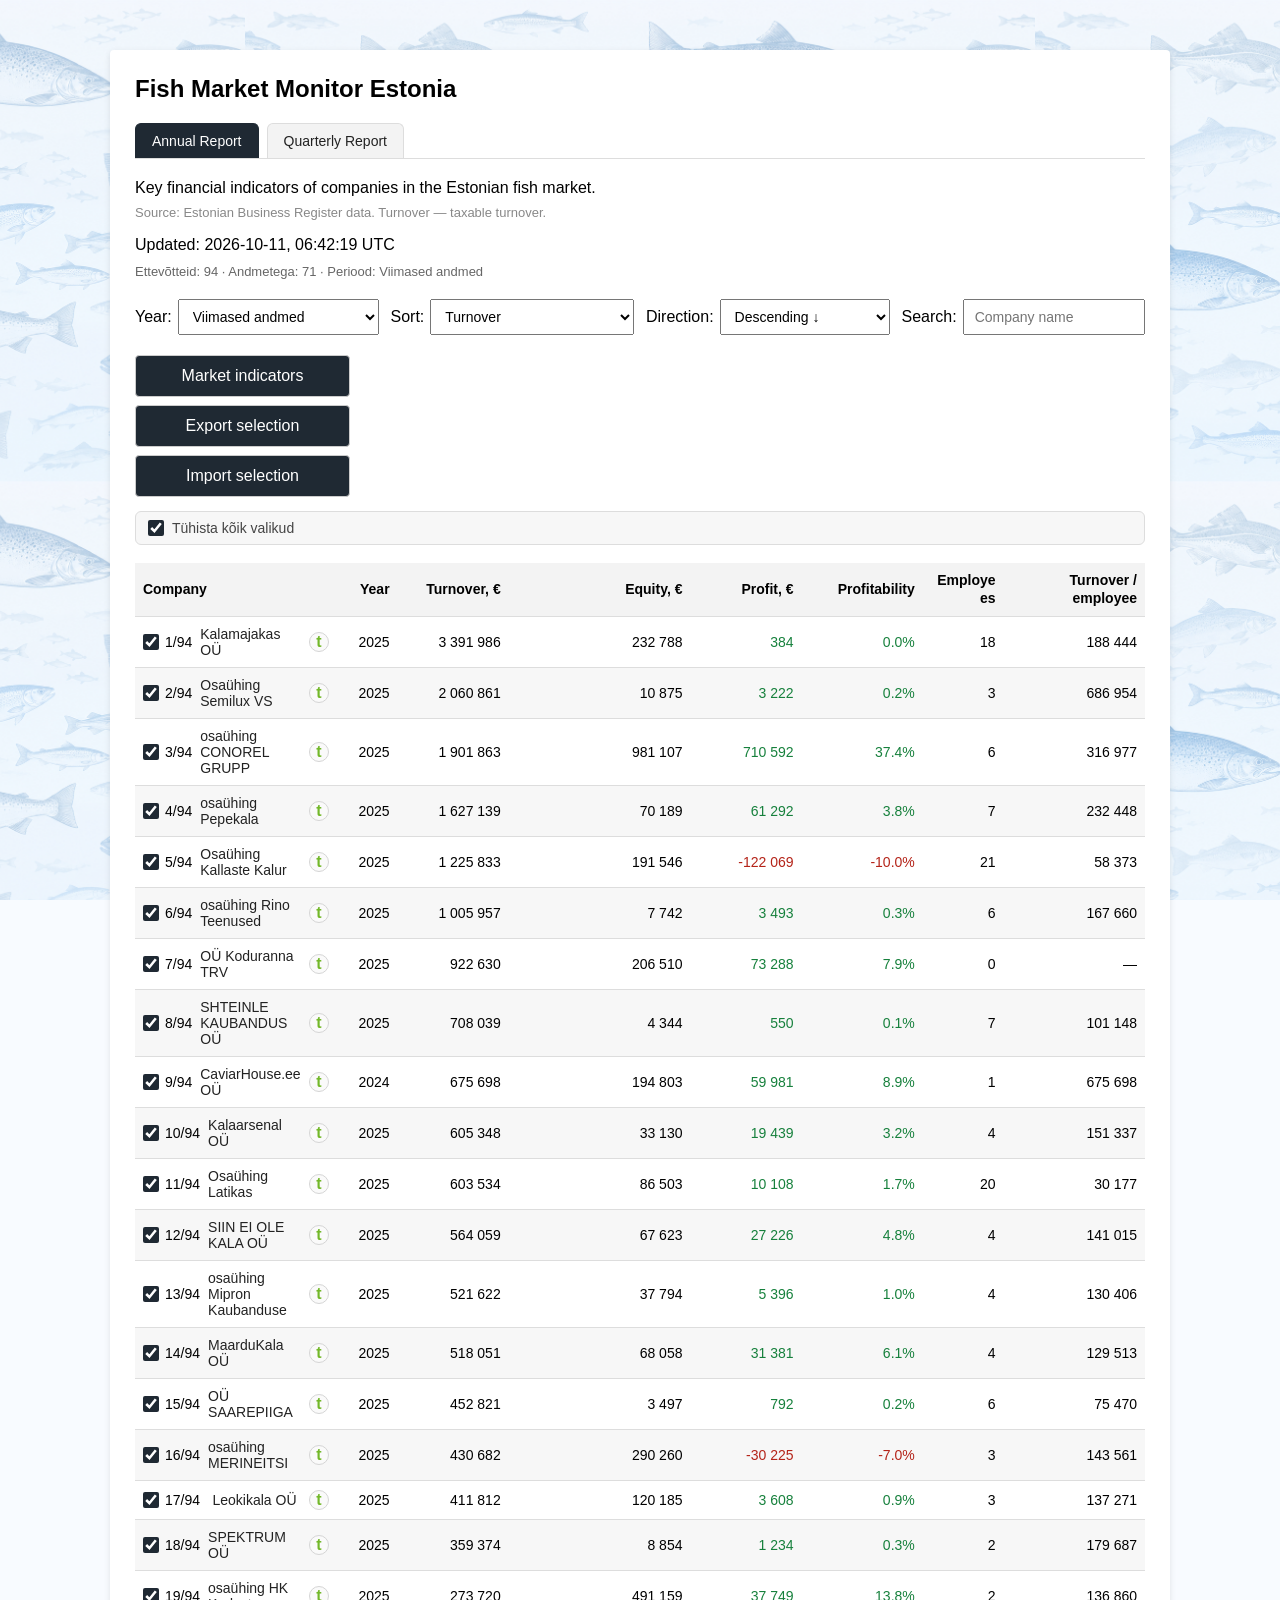
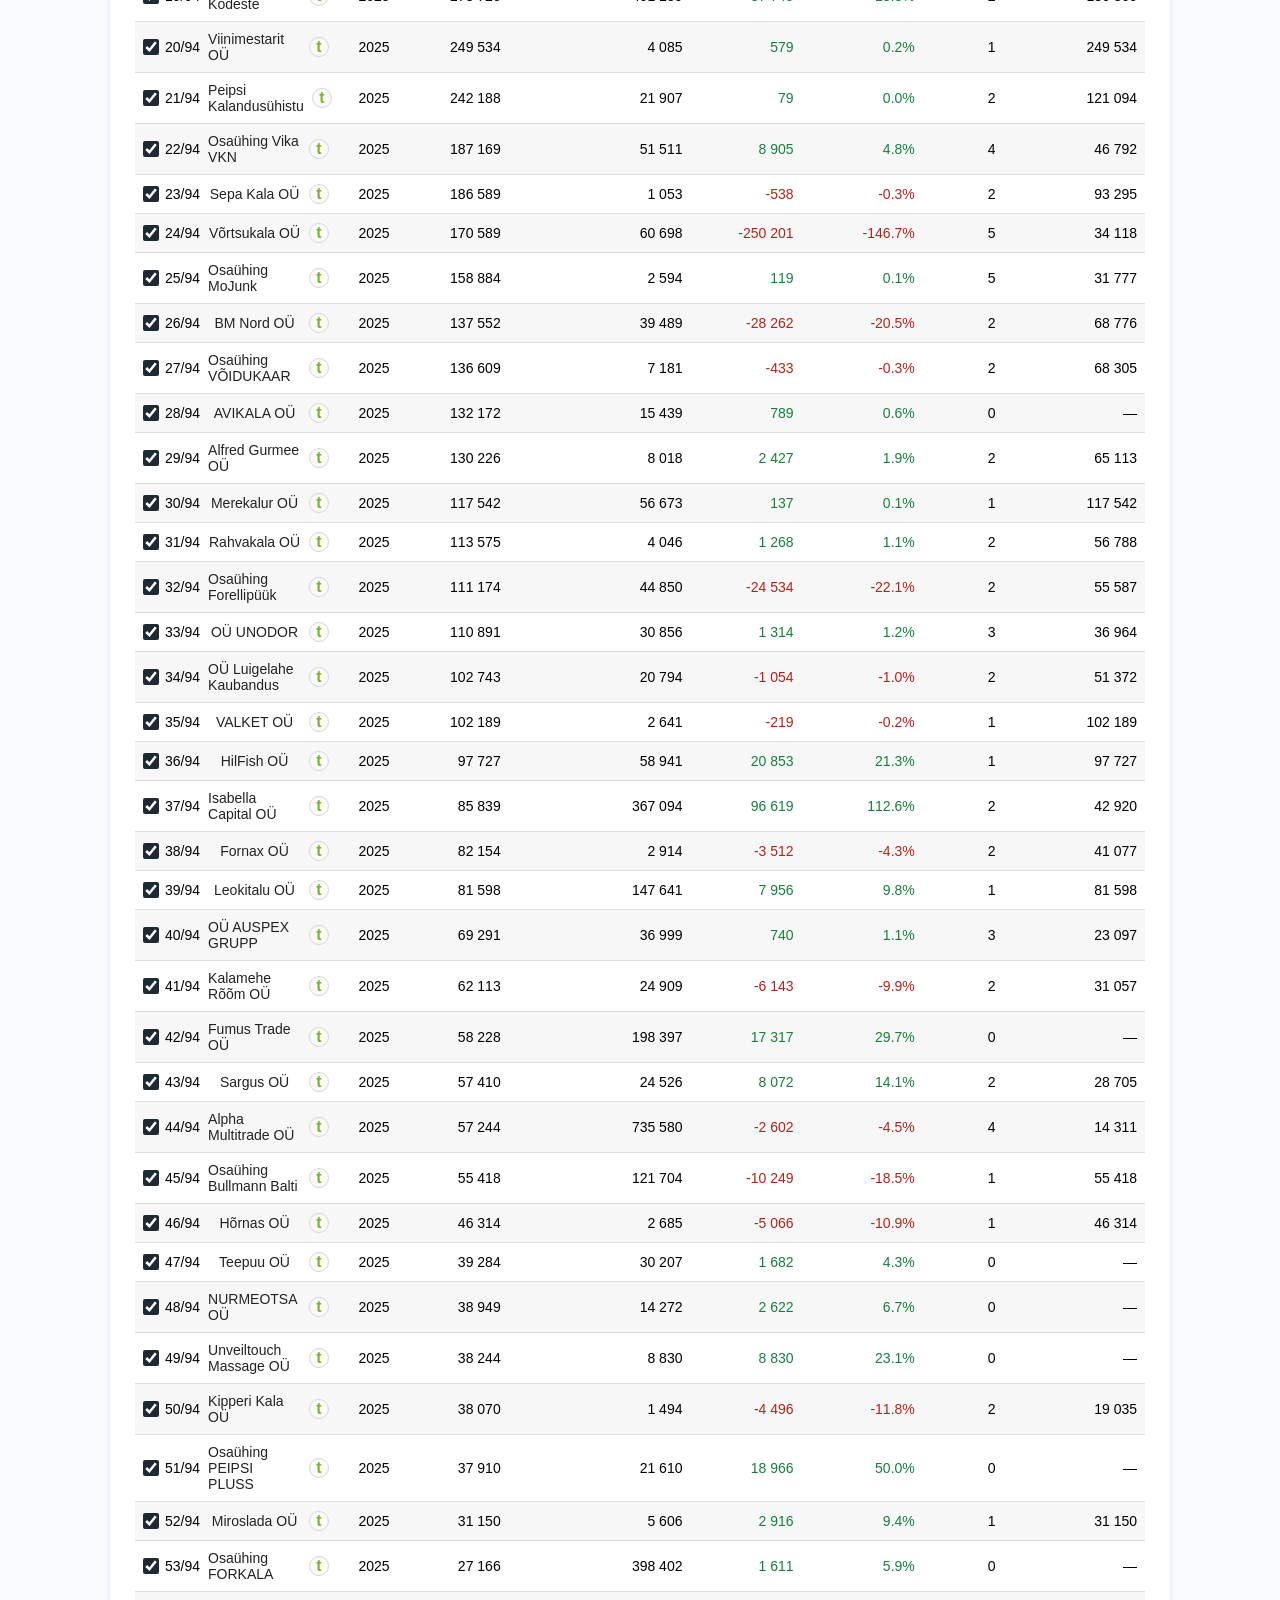
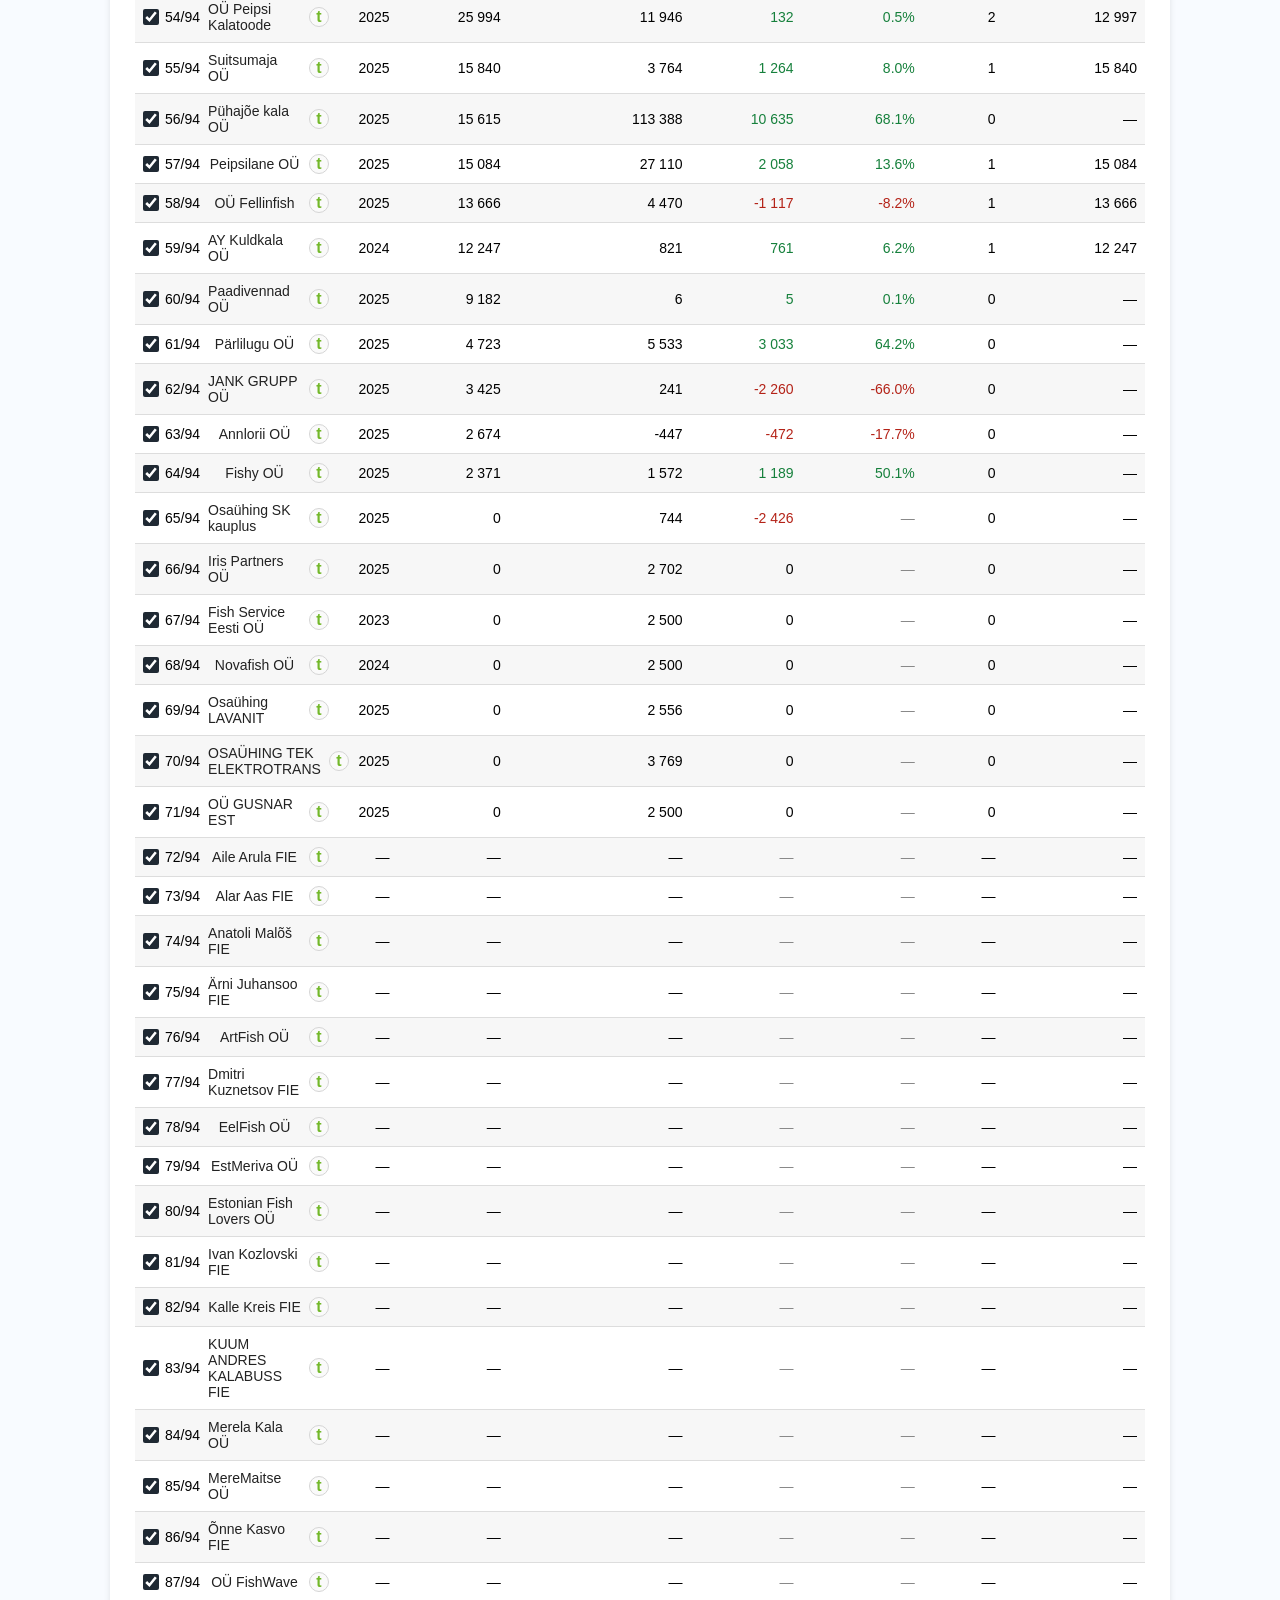
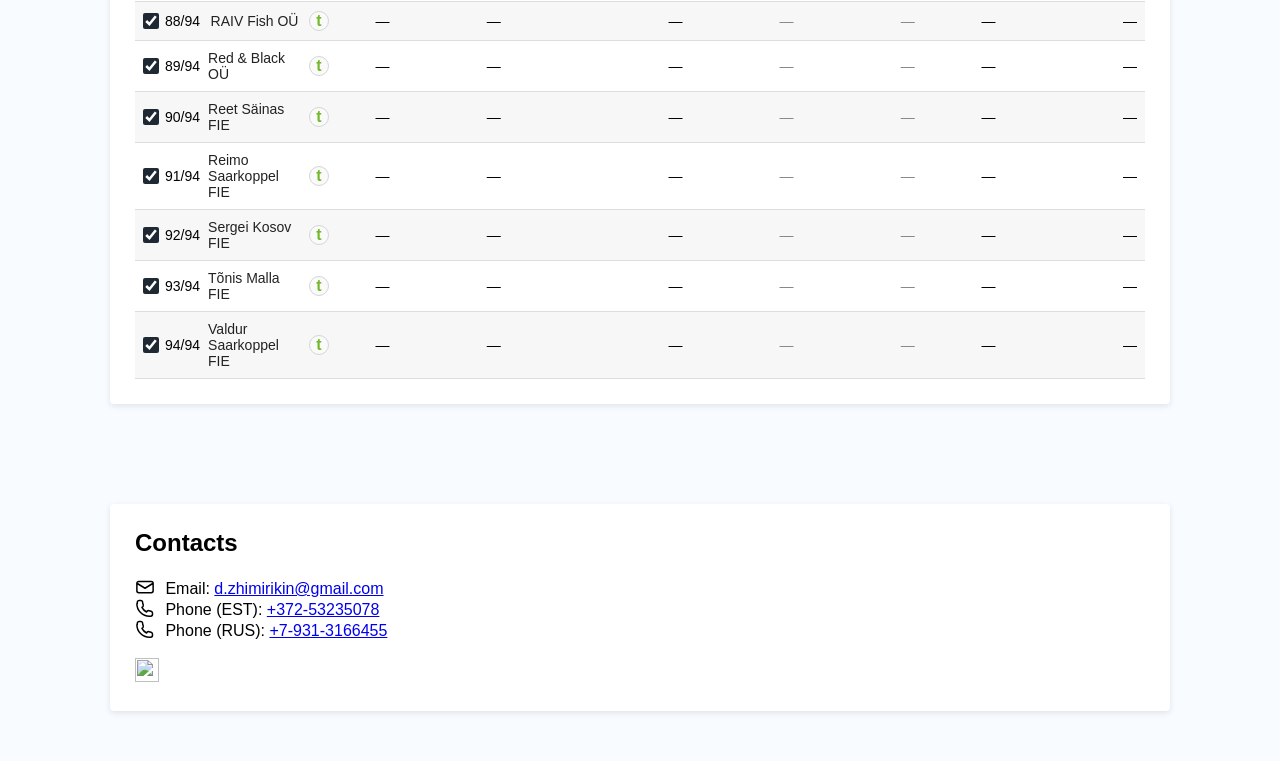
==== index_ee.html @ 8b44ff49 "Add files via upload" ====
<!doctype html>
<html lang="en">
<head>
  <meta charset="utf-8">
  <meta name="viewport" content="width=device-width, initial-scale=1">
  <meta name="description" content="Independent financial monitor of the Estonian fish market.">
  <title>Fish Market Monitor Estonia</title>
  <link rel="stylesheet" href="style.css">
</head>
<body>
<!-- MARKET MONITOR -->
  <section
    id="market-monitor"
    data-status-companies="Ettevõtteid"
    data-status-with-data="Andmetega"
    data-status-period="Periood"
    data-status-latest="Viimased andmed"
    data-quarter-prefix="Q"
    data-load-error="Turu monitooringu andmete laadimine ebaõnnestus."
    data-check-file="Kontrollige faili olemasolu"
    data-local-http="ja veenduge, et leht töötab kohaliku HTTP-serveri kaudu."
    data-quarterly-load-error="Kvartaliandmete laadimine ebaõnnestus."
    data-quarterly-check-file="Kontrollige faili companies_quarterly.json olemasolu ja veenduge, et leht töötab kohaliku HTTP-serveri kaudu."

    data-summary-title="Turunäitajad"
    data-summary-indicator="Näitaja"
    data-summary-market="Turg"
    data-summary-companies="ettevõtet"
    data-summary-close="Sulge"

    data-summary-turnover="Käive, €"
    data-summary-equity="Omakapital, €"
    data-summary-profit="Kasum, €"
    data-summary-profitability="Kasumlikkus"
    data-summary-employees="Töötajad"
    data-summary-turnover-per-employee="Käive / töötaja, €"
    data-summary-profit-per-employee="Kasum / töötaja, €"

    data-summary-projected-turnover="Prognoositav käive, €"
    data-summary-state-taxes="Riiklikud maksud, €"
    data-summary-labour-taxes="Tööjõumaksud, €"
    data-summary-projected-productivity="Prognoositav tööjõu tootlikkus, €"
    data-summary-productivity="Tööjõu tootlikkus, €"
    data-summary-average-wage="Keskmine brutopalk, €"

    data-summary-select-all="Vali kõik"
    data-summary-deselect-all="Tühista kõik valikud"

    data-csv-year="Aasta"
    data-csv-period="Periood"
    data-csv-profitability="Kasumlikkus, %"
  >
  <div class="card">

    <h2>Fish Market Monitor Estonia</h2>

    <div class="market-monitor-tabs" role="tablist" aria-label="Report type">
      <button
        id="marketMonitorAnnualTab"
        class="market-monitor-tab active"
        type="button"
        role="tab"
        aria-selected="true"
        aria-controls="marketMonitorAnnual">
        Annual Report
      </button>

      <button
        id="marketMonitorQuarterlyTab"
        class="market-monitor-tab"
        type="button"
        role="tab"
        aria-selected="false"
        aria-controls="marketMonitorQuarterly">
        Quarterly Report
      </button>
    </div>

<!-- ANNUAL REPORT -->
    <div
      id="marketMonitorAnnual"
      class="market-monitor-report"
      role="tabpanel"
      aria-labelledby="marketMonitorAnnualTab">

      <p class="market-monitor-description">
        Key financial indicators of companies in the Estonian fish market.
      </p>

      <p class="quarterly-note">
        Source: Estonian Business Register data. Turnover — taxable turnover.
      </p>

      <div
        id="marketMonitorAnnualUpdated"
        class="market-monitor-updated"
        data-prefix="Updated">
      </div>

      <div id="status">
        Loading...
      </div>

      <div class="controls">

        <label>
          Year:
          <select id="year"></select>
        </label>

        <label>
          Sort:
          <select id="sort">
            <option value="turnover">Turnover</option>
            <option value="equity">Equity</option>
            <option value="profit">Profit</option>
            <option value="margin">Profitability</option>
            <option value="employees">Employees</option>
            <option value="turnoverPerEmployee">Turnover / employee</option>
            <option value="name">Name A–Z</option>
          </select>
        </label>

        <label>
          Direction:
          <select id="sortDirection">
            <option value="desc">Descending ↓</option>
            <option value="asc">Ascending ↑</option>
          </select>
        </label>

        <label>
          Search:
          <input
            id="search"
            type="search"
            placeholder="Company name"
          >
        </label>

      </div>

      <div class="market-summary-action">
        <button
          id="marketAnnualSummaryButton"
          class="cv-link"
          type="button">
          Market indicators
        </button>
      </div>

      <div class="market-selection-file-actions">
        <button
          id="marketAnnualExportSelection"
          class="cv-link market-selection-file-button"
          type="button">
          Export selection
        </button>

        <button
          id="marketAnnualImportSelection"
          class="cv-link market-selection-file-button"
          type="button">
          Import selection
        </button>

        <input
          id="marketAnnualImportSelectionFile"
          type="file"
          accept=".json,application/json"
          hidden>
      </div>

      <div id="marketAnnualSelection" class="market-selection-action">
        <div class="market-selection-topline">
          <label class="market-selection-label">
            <input id="marketAnnualSelectAll" type="checkbox" checked>
            <span id="marketAnnualSelectAllLabel">Select all</span>
          </label>
          <div class="market-selection-presets" role="group" aria-label="Company preset">
            <!--
            <button type="button" class="market-selection-preset" data-selection-preset="Al" aria-pressed="false">Al</button>
            <button type="button" class="market-selection-preset" data-selection-preset="Fe" aria-pressed="false">Fe</button>
            -->
          </div>
        </div>
      </div>

      <div class="table-wrap">

        <table>

          <thead>
            <tr>
              <th>Company</th>
              <th>Year</th>
              <th>Turnover, €</th>
              <th>Equity, €</th>
              <th>Profit, €</th>
              <th>Profitability</th>
              <th>Employees</th>
              <th>Turnover / employee</th>
            </tr>
          </thead>

          <tbody id="companiesBody"></tbody>

        </table>

      </div>
    </div>

    <!-- QUARTERLY REPORT -->
    <div
      id="marketMonitorQuarterly"
      class="market-monitor-report quarterly-report"
      role="tabpanel"
      aria-labelledby="marketMonitorQuarterlyTab"
      hidden>

      <p class="market-monitor-description">
        Quarterly indicators of companies in the Estonian fish market.
      </p>

      <p class="quarterly-note">
        Source: Estonian Tax and Customs Board (EMTA) and public Inforegister data.
        Turnover — taxable turnover.
      </p>


      <div
        id="marketMonitorQuarterlyUpdated"
        class="market-monitor-updated"
        data-prefix="Updated">
      </div>

      <div id="quarterlyStatus" class="market-monitor-quarterly-status">
        Loading...
      </div>

      <div class="quarterly-controls">

        <label>
          Year:
          <select id="quarterlyYear"></select>
        </label>

        <label>
          Quarter:
          <select id="quarterlyQuarter"></select>
        </label>

        <label>
          Sort:
          <select id="quarterlySort">
            <option value="taxableTurnover">Turnover</option>
            <option value="projectedTurnover">Projected turnover</option>
            <option value="stateTaxes">State taxes</option>
            <option value="labourTaxes">Labour taxes</option>
            <option value="employees">Employees</option>
            <option value="taxableTurnoverPerEmployee">Turnover / employee</option>
            <option value="projectedLabourProductivity">Projected labour productivity</option>
            <option value="labourProductivity">Labour productivity</option>
            <option value="profitPerEmployee">Profit / employee</option>
            <option value="averageGrossWage">Average gross wage</option>
            <option value="name">Name A–Z</option>
          </select>
        </label>

        <label>
          Direction:
          <select id="quarterlyDirection">
            <option value="desc">Descending ↓</option>
            <option value="asc">Ascending ↑</option>
          </select>
        </label>

        <label>
          Search:
          <input
            id="quarterlySearch"
            type="search"
            placeholder="Company name"
          >
        </label>

      </div>

      <div class="market-summary-action">
        <button
          id="marketQuarterlySummaryButton"
          class="cv-link"
          type="button">
          Market indicators
        </button>
      </div>

      <div class="market-selection-file-actions">
        <button
          id="marketQuarterlyExportSelection"
          class="cv-link market-selection-file-button"
          type="button">
          Export selection
        </button>

        <button
          id="marketQuarterlyImportSelection"
          class="cv-link market-selection-file-button"
          type="button">
          Import selection
        </button>

        <input
          id="marketQuarterlyImportSelectionFile"
          type="file"
          accept=".json,application/json"
          hidden>
      </div>

      <div id="marketQuarterlySelection" class="market-selection-action">
        <div class="market-selection-topline">
          <label class="market-selection-label">
            <input id="marketQuarterlySelectAll" type="checkbox" checked>
            <span id="marketQuarterlySelectAllLabel">Select all</span>
          </label>
          <div class="market-selection-presets" role="group" aria-label="Company preset">
            <!--
            <button type="button" class="market-selection-preset" data-selection-preset="Al" aria-pressed="false">Al</button>
            <button type="button" class="market-selection-preset" data-selection-preset="Fe" aria-pressed="false">Fe</button>
            -->
          </div>
        </div>
      </div>


      <div class="quarterly-table-wrap">

        <table class="quarterly-table">

          <thead>
            <tr>
              <th>Company</th>
              <th>Period</th>
              <th>Turnover, €</th>
              <th>Projected turnover, €</th>
              <th>State taxes, €</th>
              <th>Labour taxes, €</th>
              <th>Employees</th>
              <th>Turnover / employee, €</th>
              <th>Projected labour productivity, €</th>
              <th>Labour productivity, €</th>
              <th>Profit / employee, €</th>
              <th>Average gross wage, €</th>
            </tr>
          </thead>

          <tbody id="quarterlyBody"></tbody>

        </table>

      </div>
    </div>

  </div>
</section>

<!-- CONTACTS -->
<section id="contacts">
  <div class="card">
    <h2>Contacts</h2>

    <p>
      <!-- envelope -->
      <svg xmlns="http://www.w3.org/2000/svg" width="20" height="20" fill="none"
           viewBox="0 0 24 24" stroke="currentColor"
           style="vertical-align:-3px;margin-right:6px;">
        <path stroke-linecap="round" stroke-linejoin="round" stroke-width="1.8"
              d="M21.75 7.5v9a2.25 2.25 0 01-2.25 2.25h-15A2.25 2.25 0 012.25 16.5v-9m19.5 0L12 13.5 2.25 7.5m19.5 0A2.25 2.25 0 0019.5 5.25h-15A2.25 2.25 0 002.25 7.5"/>
      </svg>
      Email:
      <a href="mailto:d.zhimirikin@gmail.com">d.zhimirikin@gmail.com</a>
    </p>

    <p>
      <!-- phone -->
      <svg xmlns="http://www.w3.org/2000/svg" width="20" height="20" fill="none"
           viewBox="0 0 24 24" stroke="currentColor"
           style="vertical-align:-3px;margin-right:6px;">
        <path stroke-linecap="round" stroke-linejoin="round" stroke-width="1.8"
              d="M2.25 6.75c0 8.284 6.716 15 15 15h1.5a2.25 2.25 0 002.25-2.25l.001-1.372a2.25 2.25 0 00-1.636-2.163l-2.605-.744a2.25 2.25 0 00-2.318.761l-.574.766a12.042 12.042 0 01-5.516-5.516l.766-.574a2.25 2.25 0 00.761-2.318l-.744-2.605A2.25 2.25 0 006.372 3H5A2.25 2.25 0 002.75 5.25v1.5z"/>
      </svg>
      Phone (EST):
      <a href="tel:+37253235078">+372-53235078</a>
    </p>

    <p>
      <!-- phone -->
      <svg xmlns="http://www.w3.org/2000/svg" width="20" height="20" fill="none"
           viewBox="0 0 24 24" stroke="currentColor"
           style="vertical-align:-3px;margin-right:6px;">
        <path stroke-linecap="round" stroke-linejoin="round" stroke-width="1.8"
              d="M2.25 6.75c0 8.284 6.716 15 15 15h1.5a2.25 2.25 0 002.25-2.25l.001-1.372a2.25 2.25 0 00-1.636-2.163l-2.605-.744a2.25 2.25 0 00-2.318.761l-.574.766a12.042 12.042 0 01-5.516-5.516l.766-.574a2.25 2.25 0 00.761-2.318l-.744-2.605A2.25 2.25 0 006.372 3H5A2.25 2.25 0 002.75 5.25v1.5z"/>
      </svg>
      Phone (RUS):
      <a href="tel:+79313166455">+7-931-3166455</a>
    </p>

    <!-- увеличенный отступ перед LinkedIn -->
    <p style="margin-top:18px;">
      <a href="https://www.linkedin.com/in/dzhimirikin/" target="_blank" rel="noopener noreferrer">
        <img src="https://cdn.jsdelivr.net/npm/simple-icons@v9/icons/linkedin.svg"
             width="24" height="24" alt="">
      </a>
    </p>

  </div>
</section>
<script src="js/market-monitor.js" defer></script>
<script src="js/market-monitor-quarterly.js" defer></script>
<script src="js/market-monitor-tabs.js" defer></script>
</body>
</html>
---- style.css ----
/* ============================================================
   ROOT VARIABLES
============================================================ */
:root {
  --header-h: 66px; /* высота header */
  --menu-w: 230px;  /* ширина мобильного меню */
  --icon-size: 20px; /* размер иконок */
  --icon-gap: 8px;   /* отступ между иконкой и текстом */
}


/* ============================================================
   RADIO BUTTONS — GRAPHITE ACCENT
============================================================ */
input[type="radio"] {
  accent-color: #1f2933;
}

/* ============================================================
   GLOBAL RESET
============================================================ */
* {
  box-sizing: border-box;
  margin: 0;
  padding: 0;
  font-family: Arial, Helvetica, sans-serif;
}


/* ============================================================
   BODY BACKGROUND — pale blue fish pattern
============================================================ */
body {
  background-color: #f8fbff;
  background-image: url("Delicate Pale Blue Fish Pattern.png");
  background-repeat: repeat;
  background-position: center top;
  background-size: 790px auto;
  background-attachment: fixed;
}


/* ============================================================
   UNIFIED BUTTON STYLE — 42px
============================================================ */
.cv-link,
.access-btn,
.password-entry button[type="submit"],
.carousel-controls button {
  display: flex;               /* flex для вертикального центрирования текста */
  align-items: center;         /* центр по вертикали */
  justify-content: center;     /* центр по горизонтали */
  height: 42px;                /* фиксированная высота */
  padding: 0 20px;             /* только горизонтальный padding */
  font-size: 16px;             /* размер текста */
  border-radius: 6px;          /* общий радиус */
  background: #1f2933;         /* основной фон */
  color: #fff;
  border: none;
  cursor: pointer;
  text-align: center;
  transition: background 0.25s ease;
}

.cv-link:hover,
.access-btn:hover,
.password-entry button[type="submit"]:hover,
.carousel-controls button:hover {
  background: #11171a;         /* hover фон */
}

/* ---------------- Show All / Show Filtered — disabled ----------------- */

button#showAllProjectsBtn:disabled {
    background: #cccccc;   /* светло-серый фон */
    color: #fff;           /* белый текст */
    cursor: default;       /* не кликабельная */
    opacity: 1;            /* полностью видимая */
    border: none;
}

/* Hover на disabled не меняет фон */
button#showAllProjectsBtn:disabled:hover {
    background: #cccccc;
}


/* ============================================================
   HEADER (FIXED)
============================================================ */
header {
  background: #1f2933;
  color: #fff;
  position: fixed;
  top: 0;
  left: 0;
  width: 100%;
  height: var(--header-h);
  z-index: 1000;
}

.header-inner {
  max-width: 1200px;
  margin: auto;
  padding: 15px 20px;
  height: 100%;
  display: flex;
  align-items: center;
  justify-content: space-between;
  position: relative;
}


/* ---------------- LOGO ---------------- */
.logo {
  font-weight: bold;
  font-size: 18px;
  cursor: pointer;
}

.logo:hover {
  text-decoration: underline;
}


/* ---------------- DESKTOP MENU ---------------- */
nav ul {
  list-style: none;
  display: flex;
  gap: 25px;
}

nav a {
  color: #fff;
  text-decoration: none;
  font-size: 14px;
  display: flex;
  align-items: center;
}

nav a:hover {
  text-decoration: underline;
}


/* ---------------- HEROICONS ---------------- */
.icon {
  width: var(--icon-size);
  height: var(--icon-size);
  margin-right: var(--icon-gap);
  vertical-align: middle;
  stroke: #fff;
  flex-shrink: 0;
  display: none;
}


/* ---------------- BURGER ICON ---------------- */
.burger {
  display: none;
  flex-direction: column;
  gap: 5px;
  cursor: pointer;
  z-index: 1100;
}

.burger div {
  width: 25px;
  height: 3px;
  background: #fff;
  transition: 0.3s;
}

.burger.active div:nth-child(1) {
  transform: translateY(8px) rotate(45deg);
}

.burger.active div:nth-child(2) {
  opacity: 0;
}

.burger.active div:nth-child(3) {
  transform: translateY(-8px) rotate(-45deg);
}


/* ============================================================
   MOBILE MENU
============================================================ */
@media (max-width: 768px) {

  #menu {
    position: fixed;
    top: var(--header-h);
    right: calc(-1 * var(--menu-w));
    width: var(--menu-w);
    padding: 16px;
    background: #1f2933;

    display: flex;
    flex-direction: column;
    gap: 14px;

    opacity: 0;
    pointer-events: none;
    transition: right 0.45s ease, opacity 0.45s ease;

    box-shadow: -3px 6px 14px rgba(0,0,0,0.28);
    z-index: 1050;
  }

  #menu.active {
    right: 0;
    opacity: 1;
    pointer-events: auto;
  }

  .burger {
    display: flex;
  }

  .icon {
    display: inline-block;
  }

  nav ul:not(#menu) {
    display: none;
  }
}


/* ============================================================
   HERO SECTION WITH PHOTO LEFT & TEXT RIGHT
============================================================ */

/* --- Переменные для десктопа --- */
:root {
  --hero-height: 300px;            /* высота блока HERO */
  --hero-photo-gap-top: 70px;      /* верхний отступ фото */
  --hero-photo-gap-bottom: 20px;   /* нижний отступ фото */
}

.hero {
  position: relative;
  overflow: hidden;
  min-height: var(--hero-height);
}

.hero::before {
  content: "";
  position: absolute;
  inset: 0;
  width: 100%;
  height: 100%;
  background: url("hero.jpg") center center no-repeat;
  background-size: cover;
  transform: scale(1);
  animation: heroZoom 8s ease-in-out infinite alternate;
  will-change: transform;
  z-index: -1;
}

.hero-overlay{
  position:absolute;
  inset:0;
  background:rgba(0,0,0,0.35);

  display:flex;
  justify-content:center;
}

.hero-inner {
  max-width: 1100px;
  margin: auto;

  padding-top: 50px;
  padding-bottom: 50px;
  padding-left: 20px;
  padding-right: 20px;

  display: flex;
  gap: 40px;
  color: #fff;
  align-items: flex-start;
}

/* Фото */
.hero-photo {
  flex:0 0 200px;
  width:200px;
  height:200px;
  object-fit:cover;
  border:2px solid rgba(255,255,255,0.6);
  border-radius:4px;
  background:#ccc;
  margin-top:var(--hero-photo-gap-top);
  margin-bottom:var(--hero-photo-gap-bottom);
}

/* Текст справа от фото */
.hero-text {
  margin-top: var(--hero-photo-gap-top); /* выравнивание по верхнему краю фото */
  flex: 1; /* занимает всё свободное место до правой границы */
}

.hero h1 {
  font-size: 28px;
  margin-bottom: 10px;
  white-space: nowrap;
  letter-spacing: -0.5px;
}

.hero p {
  max-width: none;
}

/* ---------------- TEXT ALIGNMENT ---------------- */

.hero-text p {
  text-align: justify;
  hyphens: auto;
}

.card p {
  text-align: justify;
  hyphens: auto;
}



/* Анимация фона */
@keyframes heroZoom {
  from { transform: scale(1) translate(0,0); }
  to { transform: scale(1.22) translate(-4%,-4%); }
}

/* ---------------- HERO MOBILE ---------------- */
@media (max-width: 768px) {
  .hero {
    min-height: 100vh;
    margin-top: 0;
  }

  .hero-overlay {
    flex-direction: column;
    padding: 40px 20px;
  }

  .hero-inner {
    flex-direction: column;
    text-align: center;
    align-items: center;
  }

  .hero::before {
    animation: heroZoom 10s ease-in-out infinite alternate;
  }

  .hero-photo,
  .hero-text {
    margin-top: initial;
    margin-bottom: initial;
  }
}

/* ---------------- REDUCED MOTION ---------------- */
@media (prefers-reduced-motion: reduce) {
  .hero::before {
    animation: none;
    transform: scale(1.08);
  }
}


/* ============================================================
   GLOBAL CONTAINER
============================================================ */

.container{
  max-width:1100px;
  margin:auto;
  padding:0 20px;
}


/* ============================================================
   SECTIONS (GENERAL)
============================================================ */
section {
  max-width: 1100px;
  margin: auto;
  padding: 50px 20px;
}

section h2 {
  margin-bottom: 20px;
}

section h3 {
  margin: 20px 0 10px;
}

.card {
  background: #fff;
  padding: 25px;
  border-radius: 4px;
  box-shadow: 0 2px 6px rgba(0,0,0,0.1);
}


/* ============================================================
   ABOUT SECTION (TEXT READABILITY)
============================================================ */

#about p {
  line-height: 1.55;
}

#about p + p {
  margin-top: 0.65em;
}


/* ============================================================
   HERO LINK STYLE
============================================================ */

/* языковые отступы */
html[lang="en"] {
  --hero-cv-gap: 60px;
}

html[lang="et"] {
  --hero-cv-gap: 60px;
}

html[lang="ru"] {
  --hero-cv-gap: 60px;
}

.hero-cv {
  display: inline-block;
  margin-top: var(--hero-cv-gap, 43px); /* регулируемый зазор */

  font: inherit;
  font-weight: bold;
  font-size: 18px;
  color: #fff;
  text-decoration: none;
}

/* общий hover как у логотипа */
.logo:hover,
.hero-cv:hover {
  text-decoration: underline;
}


/* ============================================================
   COMPANY WEBSITE BUTTON — только иконка и disabled
============================================================ */

/* disabled — как все .cv-link */
#companySiteBtn:disabled,
#companySiteBtn.disabled {
  background: #999;
  cursor: not-allowed;
  opacity: 0.5;
  pointer-events: none;
}

/* иконка глобуса слева от текста */
#companySiteBtn svg.icon-heroicon {
  width: 16px;
  height: 16px;
  margin-right: 6px;
  vertical-align: middle;
  stroke: currentColor;
}


/* ============================================================
   FILTER ROW (COMPANY + WEBSITE BUTTON)
============================================================ */

.company-row {
  display: flex;
  align-items: center;
  gap: 6px;
}

.company-row .combo-row {
  display: flex;
  align-items: center;
  gap: 6px;
}

/* обе кнопки сайтов */
.company-row .cv-link {
  flex-shrink: 0;
  margin-left: 6px;
}


/* ============================================================
   DESKTOP FILTER ALIGNMENT
============================================================ */

@media (min-width: 769px) {

  .company-row .cv-link {
    flex: 0 0 200px;
    justify-content: center;
  }

}


/* ============================================================
   MOBILE ADAPTATION (FILTERS)
============================================================ */
@media (max-width: 768px) {

  /* фильтр года растягиваем по ширине контейнера */
  .filter-item:first-child .combo-row {
    width: 100%;
  }

  .company-row {
    flex-direction: column;
    align-items: stretch;
    gap: 6px;
  }

  .company-row .combo-row {
    width: 100%;
  }

  .company-row #companySiteBtn,
  .company-row #profileSiteBtn {
    width: 100%;
    text-align: center;
    margin-left: 0;
    margin-top: 6px;
  }

}


/* ============================================================
   FILTER ALIGNMENT
============================================================ */
.filter-item .combo-row,
.company-row {
  justify-content: flex-start;
}


/* ============================================================
   COMPANY WEBSITE DROPDOWN
============================================================ */

.company-dropdown {
  position: relative;
  flex-shrink: 0;
}

.company-arrow {
  margin-left: 8px;
  font-size: 10px;
  transition: transform 0.22s ease;
}

.company-dropdown.open .company-arrow {
  transform: rotate(180deg);
}

.company-menu {
  position: absolute;

  top: calc(100% + 8px);
  left: 0;

  min-width: 240px;

  background: rgba(31,41,51,0.96);

  backdrop-filter: blur(10px);

  border-radius: 10px;

  overflow: hidden;

  opacity: 0;
  visibility: hidden;

  transform: translateY(-6px);

  transition:
    opacity 0.22s ease,
    transform 0.22s ease,
    visibility 0.22s ease;

  z-index: 5000;

  box-shadow:
    0 12px 30px rgba(0,0,0,0.22);
}

.company-dropdown.open .company-menu {
  opacity: 1;
  visibility: visible;
  transform: translateY(0);
}

.company-menu-item {
  display: block;

  width: 100%;

  padding: 14px 18px;

  border: 0;

  background: transparent;

  color: white;

  text-align: left;

  text-decoration: none;

  cursor: pointer;

  border-bottom:
    1px solid rgba(255,255,255,0.08);

  transition:
    background 0.18s ease;
}

.company-menu-item:last-child {
  border-bottom: none;
}

.company-menu-item:hover {
  background: rgba(255,255,255,0.08);
}



/* ============================================================
   SKILLS CATEGORY HEADERS
============================================================ */

#skills h3{
  display:flex;
  align-items:center;
  justify-content:center;
  gap:14px;

  margin:40px 0 20px;

  font-size:18px;
  font-weight:600;
  letter-spacing:.05em;
  text-transform:uppercase;
}

#skills h3::before,
#skills h3::after{
  content:"";
  flex:1;
  max-width:120px;   /* ограничивает длину линии */
  height:1px;
  background:#dcdcdc;
}


/* ============================================================
   SKILLS SECTION
============================================================ */

/* строка навыка */
.skill{
  display:flex;
  align-items:center;
  gap:15px;
  margin-bottom:14px;
}


/* название программы */
.skill-name{
  flex:0 0 200px;
}


/* контейнер бара */
.skill-bar{
  flex:1 1 auto;
  height:12px;
  background:#e5e5e5;
  border-radius:6px;
  overflow:hidden;
}


/* заполнение бара */
.skill-progress{
  height:100%;
  width:0;
  background:#2c3640;
  border-radius:6px;
  transition:width 1.2s ease;
}


/* процент */
.skill-percent{
  flex:0 0 40px;
  text-align:right;
}

/* ============================================================
      SKILLS MOBILE
============================================================ */

@media (max-width:768px){

  .skill{
    display:grid;
    grid-template-columns:1fr auto;
    grid-template-rows:auto auto;
    gap:6px 10px;
  }

  .skill-name{
    grid-column:1;
    grid-row:1;
  }

  .skill-percent{
    grid-column:2;
    grid-row:1;
    text-align:right;
  }

  .skill-bar{
    grid-column:1 / span 2;
    grid-row:2;
    width:100%;
    height:10px;
  }

}


/* ============================================================
   PUBLICATIONS
============================================================ */
.publications-list {
  list-style: none;
  padding: 0;
  margin: 0;
}

.publications-list li {
  margin-bottom: 12px;
}

.publications-list li:last-child {
  margin-bottom: 0;
}

.publications-list a {
  display: inline-block;
  box-sizing: border-box;
  width: 215px;
  max-width: 100%;
  padding: 10px 15px;
  background: #1f2933;
  color: #fff;
  text-decoration: none;
  border-radius: 4px;
  font-size: 16px;
  text-align: center;
  transition: background 0.3s;
}

.publications-list a:hover {
  background: #11171a;
}

/* ---------------- PUBLICATIONS MOBILE ---------------- */
@media (max-width: 480px) {
  .publications-list a {
    display: block;
    width: 100%;
    text-align: center;
    margin-bottom: 10px;
  }

  .publications-list a:last-child {
    margin-bottom: 0;
  }
}


/* ============================================================
   FOOTER
============================================================ */
footer {
  background: #1f2933;
  color: #fff;
  text-align: center;
  padding: 25px;
  font-size: 14px;

  position: fixed;
  bottom: 0;
  left: 0;
  width: 100%;
  z-index: 900;
  margin-top: 0;
}

/* ---------------- FOOTER MOBILE ---------------- */
@media (max-width: 768px) {

  footer {
    position: static;
    width: 100%;
    margin-top: 40px;
  }
}


/* ============================================================
   LANGUAGE MENU
============================================================ */
.lang {
  font-size: 13px;
  color: #ccc;
}

.lang a {
  text-decoration: none;
  color: #ccc;
}

.lang a:hover {
  color: #fff;
}

.lang strong {
  color: #fff;
  font-weight: normal;
}


/* ============================================================
   PROJECTS — SHOW CARDS
============================================================ */

.project-cards-toggle {
  margin: 4px 0 18px;
  padding: 8px 12px;

  border: 1px solid #ddd;
  border-radius: 6px;

  background: #f7f7f7;
}

.project-cards-toggle label {
  display: flex;
  align-items: center;
  gap: 8px;

  width: fit-content;

  font-size: 14px;
  color: #444;
  cursor: pointer;
  user-select: none;
  font-weight: 500;
}

.project-cards-toggle input {
  width: 16px;
  height: 16px;
  margin: 0;

  accent-color: #1f2933;
  cursor: pointer;
}

/* ============================================================
   PROJECT FILTER COMBO — UNIFIED & RESPONSIVE
============================================================ */

/* ================== Контейнеры фильтров ================== */
.project-filter,
.filter-item {
  display: flex;
  flex-direction: column;
  gap: 12pt;
  margin-bottom: 0;
}

.filter-item {
  gap: 6px;
}

/* ================== Комбо + кнопка сброса ================== */
.combo-row {
  display: flex;
  align-items: center;
  gap: 6px;
}

.company-row {
  display: flex;
  align-items: center;
  gap: 6px;
}

/* Селекты внутри фильтров — светлый стиль Market Monitor */
.project-filter select.combo,
.company-row select.combo {
  flex: 0 0 auto;
  width: 220px;
  min-width: 140px;
  height: 42px;
  padding: 10px 20px;
  font-size: 16px;
  border-radius: 6px;
  border: 1px solid #c9cdd1;
  background-color: #fff;
  color: #1f2933;
  cursor: pointer;
  box-sizing: border-box;
  box-shadow: none;
  text-shadow: none;
  transition: border-color 0.18s ease;
}

.project-filter select.combo:hover,
.company-row select.combo:hover {
  background-color: #fff;
  border-color: #8b9299;
}

.project-filter select.combo:focus,
.company-row select.combo:focus {
  background-color: #fff;
  color: #1f2933;
  border-color: #1f2933;
  outline: none;
  box-shadow: none;
}

/* ================== Кнопка сброса ================== */
.combo-reset {
  width: 42px;
  height: 42px;
  flex: 0 0 auto;
  display: flex;
  justify-content: center;
  align-items: center;
  padding: 0;
  border-radius: 6px;
  background: #fff;
  color: #5f6670;
  border: 1px solid #c9cdd1;
  box-shadow: none;
  text-shadow: none;
  cursor: pointer;
  transition: border-color 0.18s ease, color 0.18s ease;
}

.combo-reset:hover {
  background: #fff;
  color: #1f2933;
  border-color: #8b9299;
}

.combo-reset:focus,
.combo-reset:active,
.combo-reset:focus-visible {
  background: #fff;
  color: #1f2933;
  border-color: #1f2933;
  outline: none;
  box-shadow: none;
}

.combo-reset svg {
  width: 16px;
  height: 16px;
  stroke: currentColor;
}

/* ================== Кнопка Company website / CV ================== */
.cv-link {
  height: 42px;
  padding: 0 12px;
  display: flex;
  align-items: center;
  gap: 6px;
  border-radius: 6px;
  border: 1px solid #ccc;
  background: #1f2933;
  color: #fff;
  cursor: pointer;
  transition: background 0.25s ease;
}

.cv-link:disabled,
.cv-link.disabled {
  opacity: 0.5;
  cursor: not-allowed;
  pointer-events: none;
  background: #999;
}

.cv-link:hover:not(:disabled):not(.disabled) {
  background: #11171a;
}

/* ================== Мобильные экраны (телефоны) ================== */
@media(max-width: 768px) {

  .project-filter {
    gap: 10pt;
  }

  /* строка select + reset */
  .combo-row{
    width:100%;
  }

  /* селект растягивается */
  .project-filter select.combo,
  .company-row select.combo {
    flex:1;
    width:100%;
    min-width:0;
    max-width:none;
    font-size:14px;
  }

  /* reset кнопка фиксированная */
  .combo-reset{
    flex:0 0 42px;
  }

  /* company filter */
  .company-row {
    flex-direction: column;
    align-items: stretch;
    gap: 6px;
  }

  .company-row .combo-row {
    width: 100%;
  }

  /* кнопки сайтов */
  #profileSiteBtn,
  #companySiteBtn {
    width:100%;
    text-align:center;
    margin-top:6px;
  }

}

/* ================== Планшеты ================== */
@media(min-width: 769px) and (max-width: 1024px) {
  .project-filter select.combo,
  .company-row select.combo {
    flex: 1;
    min-width: 140px;
    max-width: none;
    font-size: 15px;
  }
}

/* ================== Десктоп ================== */
@media(min-width: 1025px) {
  .project-filter select.combo,
  .company-row select.combo {
    max-width: 400px;
    font-size: 16px;
  }
}


/* ============================================================
   GALLERY (HORIZONTAL SCROLL)
============================================================ */
.gallery-wrapper {
  overflow-x: auto;
  padding-bottom: 10px;
  -webkit-overflow-scrolling: touch;
}

.gallery {
  display: flex;
  flex-wrap: nowrap;
  gap: 10px;
}

.gallery a {
  flex: 0 0 auto;
  display: block;
}

.gallery img {
  display: block;
  height: 180px;
  width: auto;
  object-fit: cover;
  border-radius: 6px;
  cursor: pointer;
  transition: transform 0.3s;
}

.gallery img:hover {
  transform: scale(1.05);
}


/* ---------------- GALLERY SCROLLBAR ---------------- */
.gallery-wrapper::-webkit-scrollbar {
  height: 8px;
}

.gallery-wrapper::-webkit-scrollbar-thumb {
  background-color: #aaa;
  border-radius: 4px;
}


/* ---------------- GALLERY MOBILE ---------------- */
@media (max-width:768px) {
  .gallery img {
    height: 140px;
  }
}

@media (max-width:480px) {
  .gallery img {
    height: 120px;
  }
}



/* ============================================================
   CV BUTTON
============================================================ */
#cv .cv-link {
  display: inline-block;
  width: 215px;
  box-sizing: border-box;
  padding: 10px 20px;
  background: #1f2933;
  color: #fff;
  text-decoration: none;
  border-radius: 4px;
  font-size: 16px;
  transition: background 0.3s;
  text-align: center;
  margin-top: 12px;
}

#cv .cv-link:hover {
  background: #11171a;
}

#cv .cv-link.disabled,
#cv .cv-link:disabled {
  background: #999;
  cursor: not-allowed;
  opacity: 0.5;
  pointer-events: none;
}

#cv .cv-link.history::after {
  content: " ↗";
  font-size: 14px;
  margin-left: 6px;
  opacity: 0.85;
}

/* ---------------- CV MOBILE ---------------- */
@media (max-width: 480px) {
  #cv .cv-link {
    display: block;
    width: 100%;
    text-align: center;
    margin-top: 10px;
  }
}



/* ============================================================
   DRAWINGS SECTION
============================================================ */
#drawings .card {
  padding: 25px 25px 5px 25px;
  background: #fff;
  border-radius: 6px;
  box-shadow: 0 2px 8px rgba(0,0,0,0.12);
}

/* ---------------- DRAWINGS LINKS ---------------- */
.drawing-links {
  margin-top: 10px;
  display: flex;
  flex-wrap: wrap;
  gap: 10px;
}

.drawing-links .cv-link {
  flex: 1;
  text-align: center;
  min-width: 150px;
  display: inline-block;
  padding: 10px 20px;
  background: #1f2933;
  color: #fff;
  text-decoration: none;
  border-radius: 6px;
  transition: background 0.25s;
  font-size: 16px;
}

/* ---------------- REQUEST ACCESS BUTTON ---------------- */
#drawings .access-btn {
  display: block;
  width: 215px;
  max-width: 100%;
  box-sizing: border-box;
  flex: none;
  text-align: center;
  padding: 10px 20px;
  background: #1f2933;
  color: #fff;
  text-decoration: none;
  border: none;
  border-radius: 6px;
  transition: background 0.25s;
  font-size: 16px;
  margin-bottom: 4px;
}

.drawing-links .cv-link:hover,
#drawings .access-btn:hover {
  background: #11171a;
}

/* Отступ после текста перед кнопкой Request Access */
#drawings p + .access-btn {
  margin-top: 12px;
}

/* ---------------- DRAWINGS MOBILE ---------------- */
@media (max-width: 768px) {
  .drawing-links {
    flex-direction: column;
  }

  .drawing-links .cv-link {
    width: 100%;
    box-sizing: border-box;
  }

  #drawings .card {
    padding-bottom: 5px;
  }
}

/* Request Access растягивается только на узких экранах */
@media (max-width: 480px) {
  #drawings .access-btn {
    width: 100%;
  }
}

/* ---------------- ADJUST BUTTON MARGINS ---------------- */
#drawings .password-entry {
  margin-top: 0;
}


/* ============================================================
   PASSWORD ENTRY
============================================================ */
.password-entry {
  margin-top: 10px;
  display: none; /* скрыто по умолчанию */
  gap: 10px;
  flex-direction: column; /* вертикально по умолчанию */
}

/* ---------------- INPUT WRAPPER ---------------- */
.input-wrapper {
  display: flex;
  align-items: stretch; /* выравнивание по высоте */
  width: 100%;
}

.password-entry input {
  flex: 1;
  padding: 10px 12px;
  border-radius: 6px 0 0 6px; /* скругление слева */
  border: 1px solid #ccc;
  font-size: 14px;
  border-right: none; /* объединяем с кнопкой глаза */
}

.password-entry button#togglePassword {
  padding: 0 12px;
  border: 1px solid #ccc;
  border-left: none; /* объединяем с полем */
  background: #1f2933;
  color: #fff;
  border-radius: 0 6px 6px 0; /* скругление справа */
  cursor: pointer;
  display: flex;
  align-items: center;
  justify-content: center;
  transition: background 0.25s;
}

.password-entry button#togglePassword:hover {
  background: #11171a;
}

.password-entry button#passwordSubmitBtn {
  padding: 10px 16px;
  border: none;
  background: #1f2933;
  color: #fff;
  border-radius: 6px;
  cursor: pointer;
  font-size: 14px;
  transition: background 0.25s;
}

/* ---------------- DESKTOP LAYOUT ---------------- */
@media (min-width: 769px) {
  .password-entry {
    flex-direction: row;
    align-items: center;
  }

  .password-entry button#passwordSubmitBtn {
    margin-left: 10px;
  }
}

/* ---------------- MOBILE LAYOUT ---------------- */
@media (max-width: 768px) {
  .password-entry {
    flex-direction: column;
    align-items: stretch;
  }

  .password-entry button#passwordSubmitBtn {
    width: 100%;
    margin-left: 0;
  }
}

/* ============================================================
   PASSWORD MESSAGE
============================================================ */
.password-msg {
  margin-top: 6px;
  min-height: 18px;
  font-size: 14px;
}

/* ============================================================
   MODAL
============================================================ */
.modal {
  display: none; /* скрыта по умолчанию */
  position: fixed;
  inset: 0;
  z-index: 9999;
  justify-content: center;
  align-items: center;
}

/* затемнение фона */
.modal::before {
  content: '';
  position: absolute;
  inset: 0;
  background: rgba(0,0,0,0.75); /* почти непрозрачный черный */
  z-index: 1;
}

/* модальное окно поверх затемнения */
.modal-content {
  position: relative;
  z-index: 2; /* поверх затемнения */
  background: #fff;
  padding: 24px;
  border-radius: 8px;
  width: 360px;
  max-width: 90%;
  box-shadow: 0 8px 24px rgba(0,0,0,0.3);
}

.modal-content h2 {
  margin: 0 0 12px;
  font-size: 20px;
}

.modal-content input,
.modal-content textarea {
  width: 100%;
  padding: 8px 12px;
  margin-bottom: 10px;
  border-radius: 6px;
  border: 1px solid #ccc;
  font-size: 14px;
}

.modal-content textarea {
  resize: vertical;
  min-height: 70px;
}

.modal-content button[type="submit"] {
  width: 100%;
  padding: 10px 0;
  background: #1f2933;
  color: #fff;
  border: none;
  border-radius: 6px;
  cursor: pointer;
  font-size: 16px;
  transition: background 0.25s;
}

.modal-content button[type="submit"]:hover {
  background: #11171a;
}

.close {
  position: absolute;
  top: 8px;
  right: 12px;
  font-size: 24px;
  font-weight: bold;
  cursor: pointer;
  color: #333;
}

.success {
  margin-top: 12px;
  color: green;
  text-align: center;
  font-size: 14px;
}

/* ---------------- RESPONSIVE MODAL ---------------- */
@media (max-width: 480px) {
  .modal-content {
    padding: 16px;
  }

  .modal-content h2 {
    font-size: 18px;
  }

  .modal-content button[type="submit"] {
    font-size: 14px;
  }
}


/* ============================================================
   PROJECT SYSTEM LOGOS
============================================================ */

.project-systems{
  display:flex;
  align-items:center;
  justify-content:flex-start;
  gap:10px;

  min-height:36px;
  margin-bottom:8px;

  border-bottom:1px solid #e5e5e5;
  padding-bottom:6px;
}

.project-systems img{
  height:28px;
  width:auto;
  max-width:90px;
  object-fit:contain;

  opacity:0.9;
}

/* ======================================================
   PROJECT PARAGRAPH MARKERS
====================================================== */

/* выравнивание текста начиная с первого маркированного абзаца */

.project p.marker-start,
.project p.marker-start ~ p{
  padding-left:14px;
  margin-top:6px;
}

/* кружок только у нужных абзацев */

.project-marker{
  position:relative;
}

.project-marker::before{
  content:"";
  position:absolute;
  left:0;
  top:0.6em;

  width:4px;
  height:4px;

  background:#444;
  border-radius:50%;
}


/* ============================================================ */
/* UNIFIED HOVER EFFECTS — PROJECTS & 3D CAROUSEL */
/* ============================================================ */


/* ------------------------------- */
/* PROJECT CARDS */

.projects {
  display: grid;
  grid-template-columns: repeat(auto-fit, minmax(280px, 1fr));
  gap: 20px;
}

.project {
  position: relative;
  overflow: hidden;
  cursor: pointer;
  transition: transform 0.3s ease, box-shadow 0.3s ease;
}

.project:hover,
.project:focus,
.project:active {
  transform: scale(1.03);
  box-shadow: 0 12px 24px rgba(0,0,0,0.15);
  outline: none;
}

.project > img {
  width: 100%;
  height: 180px;
  object-fit: cover;
  margin-bottom: 12px;
  background: #ddd;
  transition: transform 0.3s ease, filter 0.3s ease;
}

.project:hover img,
.project:focus img,
.project:active img {
  transform: scale(1.02);
  filter: brightness(0.95);
}

.project h3 {
  margin-bottom: 5px;
  color: inherit;
}

.project p {
  word-break: break-word;
  overflow-wrap: break-word;
  hyphens: auto;
}


/* overlay */

.project .overlay {
  position: absolute;
  inset: 0;
  background: rgba(0,0,0,0.05);
  opacity: 0;
  transition: opacity 0.3s ease;
  pointer-events: none;
}

.project:hover .overlay,
.project:focus .overlay,
.project:active .overlay {
  opacity: 1;
}


/* links */

.project a,
.project a:visited,
.project a:hover,
.project a:active,
.project a:focus {
  color: inherit;
  text-decoration: none;
}

.project:hover a,
.project:focus a,
.project:active a {
  text-decoration: underline;
}


/* icons & media buttons */

.project .icon,
.project .media-button {
  transition: transform 0.25s ease;
}

.project:hover .icon,
.project:focus .icon,
.project:active .icon,
.project:hover .media-button,
.project:focus .media-button,
.project:active .media-button {
  transform: scale(1.2);
}


/* active project */

.project-active {
  box-shadow: 0 0 0 2px #000;
}

.project-active:hover,
.project-active:focus,
.project-active:active {
  box-shadow:
    0 0 0 2px #000,
    0 12px 24px rgba(0,0,0,0.15);
}


/* ------------------------------- */
/* 3D CERTIFICATE CAROUSEL */

.carousel-container {
  width: 100%;
  height: 360px;
  margin: 32px 0;
  position: relative;
  perspective: 1200px;
  overflow: hidden;
  display: flex;
  justify-content: center;
  align-items: flex-start;
}

.carousel {
  position: relative;
  width: 260px;
  height: 320px;
  transform-style: preserve-3d;
  transform: rotateY(0deg);
  transition: transform 0.9s ease;
}

.carousel img {
  position: absolute;
  inset: 0;
  width: 100%;
  height: 100%;
  object-fit: contain;
  background: #fff;
  border-radius: 8px;
  box-shadow: 0 10px 25px rgba(0,0,0,0.25);
  cursor: pointer;
  transition: transform 0.3s ease, filter 0.3s ease, box-shadow 0.3s ease;
}

.carousel img:hover,
.carousel img:focus,
.carousel img:active {
  transform: scale(1.03);
  filter: brightness(0.95);
  box-shadow: 0 12px 24px rgba(0,0,0,0.15);
}


/* captions */

.carousel img + h3,
.carousel img + p {
  color: inherit;
}


/* ------------------------------- */
/* CAROUSEL CONTROLS */

.carousel-controls {
  margin-top: 16px;
  display: flex;
  justify-content: center;
  gap: 16px;
}

.carousel-controls button {
  display: flex;
  align-items: center;
  justify-content: center;
  height: 42px;
  width: 84px;
  font-size: 20px;
  border-radius: 6px;
  background: #1f2933;
  color: #fff;
  border: none;
  cursor: pointer;
  transition: background 0.25s ease;
}

.carousel-controls button:hover {
  background: #11171a;
}


/* ------------------------------- */
/* MOBILE */

@media (max-width: 768px) {

  .carousel-container {
    height: 280px;
    perspective: 800px;
  }

  .carousel {
    width: 180px;
    height: 230px;
  }

  .carousel-controls {
    gap: 12px;
  }

  .carousel-controls button {
    padding: 8px 14px;
    font-size: 14px;
  }

}


/* ============================================================
   PROJECT HISTORY INDICATOR
============================================================ */
.project {
  position: relative;
}

.project.has-history .project-systems::after {
  content: "";
  margin-left: auto;

  width: 28px;
  height: 28px;

  background: url("LinksLogo/book.png") center no-repeat;
  background-size: contain;

  flex-shrink: 0;
}


.project .history-label {
  position: absolute;
  top: 28px;
  right: 10px;
  font-size: 12px;
  background: #1f2933;
  color: #fff;
  padding: 4px 8px;
  border-radius: 4px;
  white-space: nowrap;
  opacity: 0;
  pointer-events: none;
  transform: translateY(-4px);
  transition: opacity 0.2s, transform 0.2s;
}

.project.has-history:hover .history-label {
  opacity: 1;
  transform: translateY(0);
}

/* ---------------- HISTORY BUTTON DISABLED ---------------- */
.cv-link.disabled,
.cv-link:disabled {
  background: #999;
  cursor: not-allowed;
  opacity: 0.5;
  pointer-events: none;
}

.cv-link.disabled:hover,
.cv-link:disabled:hover {
  background: #999;
}



/* ============================================================
   SHOW ALL / HISTORY BUTTONS (плоские, как CV)
============================================================ */
.show-all-card {
  margin-top: 12px;        /* текст → первая кнопка */
  margin-bottom: 12px;     /* после кнопок (desktop) */
}

.show-all-card p {
  margin: 0 0 12px 0;      /* текст → кнопка */
}

.show-all-card .cv-link {
  display: flex;
  padding: 10px 20px;
  margin-bottom: 10px;    /* расстояние между кнопками */
  background: #1f2933;
  color: #fff;
  text-decoration: none;
  border-radius: 4px;
  font-size: 16px;
  transition: background 0.3s;
  text-align: center;
}

.show-all-card .cv-link:last-child {
  margin-bottom: 0;       /* убираем лишний зазор внутри */
}

.show-all-card .cv-link:hover:not(.disabled) {
  background: #11171a;
}

.show-all-card .cv-link.disabled {
  background: #999;
  cursor: not-allowed;
  opacity: 0.5;
  pointer-events: none;
}


/* ---------------- MOBILE ---------------- */
@media (max-width: 480px) {
  .show-all-card {
    margin-top: 10px;     /* текст → кнопка */
    margin-bottom: 10px;  /* после кнопок */
  }

  .show-all-card p {
    margin-bottom: 10px;
  }

  .show-all-card .cv-link {
    display: block;      /* на всю ширину */
    width: 100%;
    margin-bottom: 10px;
  }

  .show-all-card .cv-link:last-child {
    margin-bottom: 0;
  }
}


/* ============================================================
   SPACING BETWEEN HEADER CARD AND PROJECT CARDS
============================================================ */
#projects > .card:first-child {
  margin-bottom: 20px;
}

/* ============================================================
   LIGHTBOX
============================================================ */
.lightbox-overlay {
  position: fixed;
  top: 0;
  left: 0;
  width: 100%;
  height: 100%;
  background: rgba(0,0,0,0.9);
  display: flex;
  justify-content: center;
  align-items: center;
  z-index: 9999;
  opacity: 0;
  animation: fadeIn 0.25s forwards;
}

/* убрать рамку фокуса */
.lightbox-overlay:focus {
  outline: none;
}

.lightbox-img {
  max-width: 90%;
  max-height: 90%;
  border-radius: 8px;
  box-shadow: 0 0 20px rgba(0,0,0,0.5);
  transform: scale(1);
  touch-action: none;
}

.lightbox-close {
  position: absolute;
  top: 20px;
  right: 20px;
  font-size: 2rem;
  color: #fff;
  background: none;
  border: none;
  cursor: pointer;
}

/* ---------------- LIGHTBOX ANIMATION ---------------- */
@keyframes fadeIn {
  to {
    opacity: 1;
  }
}

/* ============================================================
   LIGHTBOX ARROWS
============================================================ */

.lightbox-prev,
.lightbox-next{
position:absolute;
top:50%;
transform:translateY(-50%);
font-size:40px;
color:white;
background:none;
border:none;
cursor:pointer;
padding:20px;
}

.lightbox-prev{
left:30px;
}

.lightbox-next{
right:30px;
}


/* ============================================================
   YANDEX TELEMOST FLOAT BUTTON
============================================================ */

.floating-yandex {
    position: fixed;

    right: 22px;
    bottom: 170px;      /* выше Telegram */

    width: 64px;
    height: 64px;

    border-radius: 50%;

    background: #FF0000;

    display: flex;
    align-items: center;
    justify-content: center;

    z-index: 99997;

    box-shadow:
        0 10px 25px rgba(0,0,0,0.25),
        0 0 0 0 rgba(255,0,0,0.5);

    transition:
        transform 0.25s ease,
        box-shadow 0.25s ease;

    animation: yandexPulse 2s infinite;

    text-decoration: none;

    color: white;

    font-family: Arial, sans-serif;
    font-size: 38px;
    font-weight: 700;
}

.floating-yandex:hover {
    transform: scale(1.08);

    box-shadow:
        0 14px 35px rgba(0,0,0,0.35),
        0 0 0 14px rgba(255,0,0,0);
}

.yandex-tooltip {
    position: absolute;

    right: 78px;

    background: #111827;
    color: white;

    padding: 8px 12px;

    border-radius: 10px;

    font-size: 14px;
    font-weight: 500;

    opacity: 0;

    transform: translateX(10px);

    transition: all 0.25s ease;

    pointer-events: none;

    white-space: nowrap;
}

.floating-yandex:hover .yandex-tooltip {
    opacity: 1;
    transform: translateX(0);
}

@keyframes yandexPulse {

    0% {
        box-shadow:
            0 10px 25px rgba(0,0,0,0.25),
            0 0 0 0 rgba(255,0,0,0.5);
    }

    70% {
        box-shadow:
            0 10px 25px rgba(0,0,0,0.25),
            0 0 0 18px rgba(255,0,0,0);
    }

    100% {
        box-shadow:
            0 10px 25px rgba(0,0,0,0.25),
            0 0 0 0 rgba(255,0,0,0);
    }
}

@media (max-width: 768px) {

    .floating-yandex {
        width: 58px;
        height: 58px;

        right: 16px;
        bottom: 160px;

        opacity: 0.65;
    }

    .yandex-tooltip {
        display: none;
    }
}


/* ============================================================
   YANDEX TELEMOST MODAL
============================================================ */

.telemost-modal {
    position: fixed;

    inset: 0;

    background: rgba(0, 0, 0, 0.55);

    display: flex;
    align-items: center;
    justify-content: center;

    z-index: 100000;

    opacity: 0;
    visibility: hidden;

    transition: all 0.25s ease;

    padding: 20px;
}

.telemost-modal.active {
    opacity: 1;
    visibility: visible;
}


/* WINDOW */

.telemost-window {

    position: relative;

    width: 100%;
    max-width: 380px;

    background: #ffffff;

    border-radius: 20px;

    padding: 30px;

    box-shadow:
        0 20px 60px rgba(0,0,0,0.35);

    transform: translateY(15px) scale(0.96);

    transition: all 0.25s ease;

    box-sizing: border-box;
}

.telemost-modal.active .telemost-window {

    transform: translateY(0) scale(1);

}


/* CLOSE */

.telemost-close {

    position: absolute;

    top: 12px;
    right: 16px;

    width: 32px;
    height: 32px;

    border: none;

    background: transparent;

    font-size: 28px;

    line-height: 1;

    color: #6b7280;

    cursor: pointer;
}

.telemost-close:hover {
    color: #111827;
}


/* TITLE */

.telemost-title {

    font-size: 22px;

    font-weight: 700;

    color: #111827;

    margin-bottom: 8px;

    text-align: center;
}


/* SUBTITLE */

.telemost-subtitle {

    font-size: 15px;

    color: #6b7280;

    text-align: center;

    margin-bottom: 20px;
}


/* INPUT */

.telemost-input {

    width: 100%;

    height: 52px;

    box-sizing: border-box;

    border: 1px solid #d1d5db;

    border-radius: 12px;

    padding: 0 15px;

    font-size: 16px;

    outline: none;

    text-align: center;

    transition: border-color 0.2s,
                box-shadow 0.2s;
}

.telemost-input:focus {

    border-color: #ff0000;

    box-shadow:
        0 0 0 3px rgba(255,0,0,0.12);
}


/* BUTTON */

.telemost-enter {

    width: 100%;

    height: 52px;

    margin-top: 14px;

    border: none;

    border-radius: 12px;

    background: #ff0000;

    color: #ffffff;

    font-size: 16px;

    font-weight: 600;

    cursor: pointer;

    transition:
        transform 0.2s ease,
        box-shadow 0.2s ease;
}

.telemost-enter:hover {

    transform: translateY(-1px);

    box-shadow:
        0 8px 20px rgba(255,0,0,0.25);
}


/* MOBILE */

@media (max-width: 768px) {

    .telemost-window {

        max-width: 340px;

        padding: 26px 20px;

        border-radius: 18px;
    }

    .telemost-title {
        font-size: 20px;
    }

}


/* ============================================================
   TELEMOST ERROR
============================================================ */

.telemost-input.telemost-error {
    border-color: #ff0000;
    box-shadow:
        0 0 0 3px rgba(255, 0, 0, 0.15);
    animation: telemostShake 0.25s ease;
}

@keyframes telemostShake {

    0%   { transform: translateX(0); }
    25%  { transform: translateX(-6px); }
    50%  { transform: translateX(6px); }
    75%  { transform: translateX(-4px); }
    100% { transform: translateX(0); }

}


/* ============================================================
   TELEGRAM FLOAT BUTTON
============================================================ */

.tg-button {
    position: fixed;

    right: 22px;
    bottom: 96px;      /* выше WhatsApp */

    width: 64px;
    height: 64px;

    border-radius: 50%;

    background: #229ED9;

    display: flex;
    align-items: center;
    justify-content: center;

    z-index: 99998;

    box-shadow:
        0 10px 25px rgba(0,0,0,0.25),
        0 0 0 0 rgba(34,158,217,.60);

    transition:
        transform .25s ease,
        box-shadow .25s ease;

    animation: tgPulse 2s infinite;

    text-decoration: none;
}

.tg-button:hover {

    transform: scale(1.08);

    box-shadow:
        0 14px 35px rgba(0,0,0,.35),
        0 0 0 14px rgba(34,158,217,0);
}

.tg-icon{
    width:34px;
    height:34px;
}

.tg-tooltip{

    position:absolute;

    right:78px;

    background:#111827;
    color:#fff;

    padding:8px 12px;

    border-radius:10px;

    font-size:14px;
    font-weight:500;

    white-space:nowrap;

    opacity:0;

    transform:translateX(10px);

    transition:.25s;

    pointer-events:none;
}

.tg-button:hover .tg-tooltip{

    opacity:1;
    transform:translateX(0);
}

@keyframes tgPulse{

    0%{
        box-shadow:
            0 10px 25px rgba(0,0,0,.25),
            0 0 0 0 rgba(34,158,217,.60);
    }

    70%{
        box-shadow:
            0 10px 25px rgba(0,0,0,.25),
            0 0 0 18px rgba(34,158,217,0);
    }

    100%{
        box-shadow:
            0 10px 25px rgba(0,0,0,.25),
            0 0 0 0 rgba(34,158,217,0);
    }
}

@media (max-width:768px){

    .tg-button{

        width:58px;
        height:58px;

        right:16px;
        bottom:88px;

        opacity: 0.65;
    }

    .tg-icon{

        width:30px;
        height:30px;
    }

    .tg-tooltip{
        display:none;
    }

}


/* ============================================================
   WHATSAPP FLOAT BUTTON
============================================================ */

.wa-button {
    position: fixed;

    right: 22px;
    bottom: 22px;

    width: 64px;
    height: 64px;

    border-radius: 50%;

    background: #25D366;

    display: flex;
    align-items: center;
    justify-content: center;

    z-index: 99999;

    box-shadow:
        0 10px 25px rgba(0,0,0,0.25),
        0 0 0 0 rgba(37,211,102,0.6);

    transition:
        transform 0.25s ease,
        box-shadow 0.25s ease;

    animation: waPulse 2s infinite;

    text-decoration: none;

    pointer-events: auto;
}

.wa-button:hover {
    transform: scale(1.08);

    box-shadow:
        0 14px 35px rgba(0,0,0,0.35),
        0 0 0 14px rgba(37,211,102,0);
}

.wa-icon {
    width: 34px;
    height: 34px;
}

.wa-tooltip {
    position: absolute;

    right: 78px;

    background: #111827;
    color: white;

    padding: 8px 12px;

    border-radius: 10px;

    font-size: 14px;
    font-weight: 500;

    opacity: 0;

    transform: translateX(10px);

    transition: all 0.25s ease;

    pointer-events: none;

    white-space: nowrap;
}

.wa-button:hover .wa-tooltip {
    opacity: 1;
    transform: translateX(0);
}

@keyframes waPulse {

    0% {
        box-shadow:
            0 10px 25px rgba(0,0,0,0.25),
            0 0 0 0 rgba(37,211,102,0.6);
    }

    70% {
        box-shadow:
            0 10px 25px rgba(0,0,0,0.25),
            0 0 0 18px rgba(37,211,102,0);
    }

    100% {
        box-shadow:
            0 10px 25px rgba(0,0,0,0.25),
            0 0 0 0 rgba(37,211,102,0);
    }
}

@media (max-width: 768px) {

    .wa-button {
        width: 58px;
        height: 58px;

        right: 16px;
        bottom: 16px;

        opacity: 0.65;
    }

    .wa-icon {
        width: 30px;
        height: 30px;
    }

    .wa-tooltip {
        display: none;
    }
}


/* ============================================================
   VIDEO DROPDOWN
============================================================ */

.video-dropdown{
    position:relative;
    display:inline-block;
}

/* стрелка */

.video-arrow{
    display:inline-block;

    margin-left:8px;

    font-size:10px;

    transition:
        transform 0.22s ease;
}

/* rotate */

.video-dropdown.open .video-arrow{
    transform:rotate(180deg);
}

/* menu */

.video-menu{

    position:absolute;

    top:calc(100% + 8px);
    left:0;

    min-width:240px;

    background:rgba(31,41,51,0.96);

    backdrop-filter:blur(10px);

    border-radius:10px;

    overflow:hidden;

    opacity:0;
    visibility:hidden;

    transform:translateY(-6px);

    transition:
        opacity 0.22s ease,
        transform 0.22s ease,
        visibility 0.22s ease;

    z-index:5000;

    box-shadow:
        0 12px 30px rgba(0,0,0,0.22);
}

/* opened */

.video-dropdown.open .video-menu{

    opacity:1;
    visibility:visible;

    transform:translateY(0);
}

/* links */

.video-menu a{

    display:block;

    padding:14px 18px;

    color:#fff;
    text-decoration:none;

    font-size:15px;
    font-weight:500;

    border-bottom:
        1px solid rgba(255,255,255,0.08);

    transition:
        background 0.2s ease,
        padding-left 0.2s ease;
}

.video-menu a:last-child{
    border-bottom:none;
}

.video-menu a:hover{

    background:
        rgba(255,255,255,0.08);

    padding-left:24px;
}


/* ============================================================
   VIDEO DROPDOWN — RESPONSIVE FIX
============================================================ */

.video-dropdown {

    position: relative;

    display: flex;

    flex: 1 1 220px;
}

#videoBtn {

    width: 100%;
}


/* ============================================================
   VIDEO MENU BUTTONS
============================================================ */

.video-menu-item {

    display: block;

    width: 100%;

    padding: 14px 18px;

    border: 0;

    background: transparent;

    color: white;

    text-align: left;

    text-decoration: none;

    cursor: pointer;

    border-bottom:
        1px solid rgba(255,255,255,0.08);

    transition:
        background 0.18s ease;
}

.video-menu-item:last-child {

    border-bottom: none;
}

.video-menu-item:hover {

    background:
        rgba(255,255,255,0.08);
}

/* ============================================================
   АНИМАЦИЯ СТАТУСА ПРОЕКТА (ИДЕТ ПРОЕКТИРОВАНИЕ)
============================================================ */

    .project-status-animated {

        display: inline-flex;
        align-items: center;
        gap: 8px;

        margin-top: -2px;
        margin-bottom: 4px;

        padding: 5px 10px;

        border-radius: 999px;

        background:
            linear-gradient(
                135deg,
                #8a0000,
                #c40000,
                #ff3d3d
            );

        background-size: 200% 200%;

        color: #ffffff;

        font-size: 10px;
        font-weight: 700;
        letter-spacing: 0.13em;
        text-transform: uppercase;
        line-height: 1;

        box-shadow:
            0 0 6px rgba(180,0,0,0.14);

        animation:
            projectStatusGradient 10s ease infinite,
            projectStatusFloat 5s ease-in-out infinite;
    }

    .status-dot {

        width: 7px;
        height: 7px;

        flex-shrink: 0;

        border-radius: 50%;

        background: #ffffff;

        box-shadow:
            0 0 4px rgba(255,255,255,0.55);

        animation:
            statusDotPulse 2.8s ease-in-out infinite;
    }

    @keyframes projectStatusGradient {

        0% {
            background-position: 0% 50%;
        }

        50% {
            background-position: 100% 50%;
        }

        100% {
            background-position: 0% 50%;
        }

    }

    @keyframes projectStatusFloat {

        0%,100% {
            transform: translateY(0px);
        }

        50% {
            transform: translateY(-1px);
        }

    }

    @keyframes statusDotPulse {

        0%,100% {
            opacity: 0.9;
            transform: scale(1);
        }

        50% {
            opacity: 0.55;
            transform: scale(1.18);
        }

    }


/* ============================================================
   АДАПТАЦИЯ ТАБЛИЦЫ ССЫЛОК К ШИРИНЕ ЭКРАНА
============================================================ */

.links-list {
    list-style: none;
    padding: 0;
    margin: 0;
    display: grid;
    grid-template-columns: repeat(4, minmax(0, 1fr));
    gap: 20px;
}

.links-list li {
    display: flex;
    align-items: center;
    gap: 10px;
    min-width: 0;
}

.links-list img {
    flex: 0 0 32px;
    width: 32px;
    height: 32px;
}

.links-list a {
    min-width: 0;
    overflow-wrap: anywhere;
}

/* планшет */
@media (max-width: 1100px) {
    .links-list {
        grid-template-columns: repeat(2, minmax(0, 1fr));
    }
}

/* телефон */
@media (max-width: 600px) {
    .links-list {
        grid-template-columns: 1fr;
        gap: 15px;
    }
}


    /* ============================================================
       COMPANY WARNING MODAL
    ============================================================ */

    .company-warning-modal {
        display: none;
        position: fixed;
        inset: 0;
        z-index: 10000;

        align-items: center;
        justify-content: center;

        background: rgba(0, 0, 0, 0.65);
    }

    .company-warning-modal.open {
        display: flex;
    }

    .company-warning-box {
        position: relative;

        width: min(560px, calc(100% - 40px));
        padding: 30px 35px;

        background: #ffffff;
        border-radius: 10px;

        box-shadow: 0 10px 40px rgba(0, 0, 0, 0.35);

        text-align: center;
        box-sizing: border-box;
    }

    .company-warning-box h2 {
        margin: 0 0 20px 0;

        font-size: 22px;
        line-height: 1.3;
        font-weight: 700;

        color: #c00000;
    }

    .company-warning-box p {
        margin: 0 auto 25px auto;

        max-width: 480px;

        font-size: 16px;
        line-height: 1.5;
    }

    .company-warning-box button {
        min-width: 90px;
        padding: 10px 25px;

        border: none;
        border-radius: 5px;

        background: #000000;
        color: #ffffff;

        font-size: 16px;
        font-weight: 600;

        cursor: pointer;
    }

    .company-warning-box button:hover {
        background: #333333;
        color: #ffffff;
    }


    /* ============================================================
       COMPANY WARNING MODAL — MOBILE
    ============================================================ */

    @media (max-width: 600px) {

        .company-warning-box {
            width: calc(100% - 30px);
            padding: 25px 20px;
        }

        .company-warning-box h2 {
            font-size: 19px;
        }

        .company-warning-box p {
            font-size: 15px;
        }

        .company-warning-box button {
            width: 100%;
        }

    }

/* ============================================================
   MARKET MONITOR
============================================================ */

/* ---------- Основной блок ---------- */

#market-monitor {
    width: 100%;
}

#market-monitor .market-monitor-description {
    margin: 0 0 8px;
}

#market-monitor #status {
    margin: 10px 0 16px;
    color: #666;
    font-size: 13px;
}


/* ---------- Панель управления ---------- */

#market-monitor .controls {
    display: flex;
    gap: 12px;
    flex-wrap: nowrap;
    margin: 20px 0;
    align-items: center;
}

#market-monitor .controls label {
    display: flex;
    align-items: center;
    gap: 6px;

    /* Все 4 группы могут сжиматься */
    flex: 1 1 0;
    min-width: 0;

    /* Текст "Год:", "Сортировка:" и т.д. не переносим */
    white-space: nowrap;
}

#market-monitor .controls select,
#market-monitor .controls input {
    flex: 1 1 0;

    width: auto;
    min-width: 0;
    max-width: 100%;

    padding: 8px 10px;
    font-size: 14px;
    box-sizing: border-box;
}

#market-monitor .controls input {
    min-width: 0;
}


/* ---------- Таблица ---------- */

#market-monitor .table-wrap {
    width: 100%;
    overflow-x: auto;
}

#market-monitor table {
    width: 100%;
    min-width: 0;
    border-collapse: collapse;
    table-layout: fixed;
}

#market-monitor th,
#market-monitor td {
    padding: 9px 8px;
    border-bottom: 1px solid #ddd;
    text-align: right;
    vertical-align: middle;
}

#market-monitor th {
    background: #f3f3f3;
    font-weight: 600;
    font-size: 14px;
    line-height: 1.25;
    white-space: normal;
    overflow-wrap: break-word;
}

#market-monitor td {
    font-size: 14px;
    white-space: nowrap;
}


/* Ширины колонок */

#market-monitor th:nth-child(1),
#market-monitor td:nth-child(1) {
    width: 20%;
    text-align: left;
}

#market-monitor th:nth-child(2),
#market-monitor td:nth-child(2) {
    width: 6%;
}

#market-monitor th:nth-child(3),
#market-monitor td:nth-child(3) {
    width: 11%;
}

#market-monitor th:nth-child(4),
#market-monitor td:nth-child(4) {
    width: 18%;
}

#market-monitor th:nth-child(5),
#market-monitor td:nth-child(5) {
    width: 11%;
}

#market-monitor th:nth-child(6),
#market-monitor td:nth-child(6) {
    width: 12%;
}

#market-monitor th:nth-child(7),
#market-monitor td:nth-child(7) {
    width: 8%;
}

#market-monitor th:nth-child(8),
#market-monitor td:nth-child(8) {
    width: 14%;
}

#market-monitor th:first-child,
#market-monitor td:first-child {
    text-align: left;
}

#market-monitor td.company {
    white-space: normal;
}

#market-monitor td.company .company-cell {
    max-width: none;
}


/* ---------- Компания ---------- */

#market-monitor .company-cell {
    display: flex;
    align-items: center;
    justify-content: space-between;
    gap: 8px;
    width: 100%;
}

#market-monitor .company-name,
#market-monitor .company-name:visited {
    color: #222;
    text-decoration: none;
}

#market-monitor .company-name:hover {
    color: #222;
    text-decoration: underline;
}


/* ---------- Значок Teatmik ---------- */

#market-monitor .teatmik-link {
    display: inline-flex;
    align-items: center;
    justify-content: center;

    width: 20px;
    height: 20px;

    border: 1px solid #d5d5d5;
    border-radius: 50%;

    background: #fafafa;

    text-decoration: none;
    flex-shrink: 0;
}

#market-monitor .teatmik-icon {
    color: #73b82a;
    font-family: Arial, sans-serif;
    font-size: 16px;
    font-weight: bold;
    line-height: 1;
}

#market-monitor .teatmik-link:hover {
    border-color: #73b82a;
    background: #f5f5f5;
}


/* ---------- Значения ---------- */

#market-monitor .positive {
    color: #16803c;
}

#market-monitor .negative {
    color: #b42318;
}

#market-monitor .muted {
    color: #888;
}


/* ============================================================
   MARKET MONITOR — MOBILE
============================================================ */

@media (max-width: 700px) {

    #market-monitor {
        width: 100%;
    }

    #market-monitor .controls {
        display: grid;
        grid-template-columns: 1fr;
        gap: 10px;
    }

    #market-monitor .controls label {
        display: grid;
        grid-template-columns: 120px 1fr;
        align-items: center;
        gap: 8px;
    }

    #market-monitor .controls input,
    #market-monitor .controls select {
        width: 100%;
        min-width: 0;
        box-sizing: border-box;
    }

    #market-monitor .table-wrap {
        overflow: visible;
    }

    #market-monitor table {
        min-width: 0;
        width: 100%;
        border-collapse: separate;
        border-spacing: 0 10px;
    }

   /* Все ячейки карточки занимают всю ширину */
#market-monitor tbody td {
    width: 100% !important;
    max-width: none;
}

    #market-monitor thead {
        display: none;
    }

    #market-monitor tbody,
    #market-monitor tr,
    #market-monitor td {
        display: block;
    }

    #market-monitor tbody tr {
        background: #f7f7f7;
        border: 1px solid #ddd;
        border-radius: 8px;
        padding: 10px;
    }

    #market-monitor tbody td {
        border: 0;
        padding: 5px 0;
        text-align: right;
        white-space: normal;
    }


    /* ---------- Название компании ---------- */

    #market-monitor tbody td.company {
        text-align: left;
        font-weight: 600;
        font-size: 16px;
        padding-bottom: 9px;
        border-bottom: 1px solid #ddd;
        margin-bottom: 5px;
    }

    #market-monitor .company-cell {
        display: flex;
        align-items: center;
        justify-content: space-between;
        gap: 8px;
        width: 100%;
    }

    #market-monitor .company-name {
        overflow-wrap: normal;
        word-break: normal;
        white-space: normal;
        flex: 1 1 auto;
        min-width: 0;
    }

    #market-monitor .teatmik-link {
        flex-shrink: 0;
    }


    /* ---------- Подписи перед значениями ---------- */

#market-monitor tbody td:not(.company)::before {
    content: attr(data-label);
    float: left;
    font-weight: 400;
    color: #777;
}


    #market-monitor #status {
        font-size: 13px;
    }
}

/* ============================================================
   MARKET MONITOR — REPORT TABS
============================================================ */

#market-monitor .market-monitor-tabs {
    display: flex;
    gap: 8px;
    margin: 0 0 20px;
    border-bottom: 1px solid #ddd;
}

#market-monitor .market-monitor-tab {
    appearance: none;
    border: 1px solid #ddd;
    border-bottom: none;
    border-radius: 6px 6px 0 0;
    background: #f3f3f3;
    color: #222;
    padding: 9px 16px;
    font-size: 14px;
    cursor: pointer;
}

#market-monitor .market-monitor-tab:hover {
    background: #eaeaea;
}

#market-monitor .market-monitor-tab.active {
    background: #1f2933;
    color: #fff;
    border-color: #1f2933;
}

#market-monitor .market-monitor-report[hidden] {
    display: none;
}


/* ============================================================
   MARKET MONITOR — QUARTERLY
============================================================ */

#market-monitor .quarterly-note {
    margin: 0 0 16px;
    color: #888;
    font-size: 13px;
}

#market-monitor .market-monitor-quarterly-status {
    margin: 10px 0 16px;
    color: #666;
    font-size: 13px;
}

#market-monitor .quarterly-controls {
    display: flex;
    gap: 12px;
    flex-wrap: nowrap;
    align-items: center;
    margin: 20px 0;
}

#market-monitor .quarterly-controls label {
    display: flex;
    align-items: center;
    gap: 6px;
    flex: 1 1 0;
    min-width: 0;
    white-space: nowrap;
}

#market-monitor .quarterly-controls select,
#market-monitor .quarterly-controls input {
    flex: 1 1 0;
    width: auto;
    min-width: 0;
    max-width: 100%;
    padding: 8px 10px;
    font-size: 14px;
    box-sizing: border-box;
}

#market-monitor .quarterly-table-wrap {
    width: 100%;
    overflow-x: auto;
}

#market-monitor .quarterly-table {
    width: 100%;
    min-width: 1250px;
    border-collapse: collapse;
    table-layout: auto;
}

/* ---------- Чередование строк ---------- */

#market-monitor tbody tr:nth-child(even) {
    background: #f7f7f7;
}

/* ---------- Фиксированный первый столбец ---------- */

#market-monitor .quarterly-table th:first-child,
#market-monitor .quarterly-table td:first-child {
    position: sticky;
    left: 0;
    z-index: 2;
}

#market-monitor .quarterly-table th:first-child {
    background: #f3f3f3;
    z-index: 3;
}

#market-monitor .quarterly-table tbody tr:nth-child(odd) td:first-child {
    background: #fff;
}

#market-monitor .quarterly-table tbody tr:nth-child(even) td:first-child {
    background: #f7f7f7;
}


#market-monitor .annual-table th,
#market-monitor .quarterly-table th {
    text-align: center;
    vertical-align: middle;
}

#market-monitor .quarterly-table th,
#market-monitor .quarterly-table td {
    padding: 9px 8px;
    border-bottom: 1px solid #ddd;
    vertical-align: middle;
}

#market-monitor .quarterly-table th {
    text-align: center;
}

#market-monitor .quarterly-table td {
    text-align: right;
}

#market-monitor .quarterly-table th {
    background: #f3f3f3;
    font-weight: 600;
    font-size: 13px;
    line-height: 1.2;
    white-space: normal;
    overflow-wrap: break-word;
}

#market-monitor .quarterly-table td {
    font-size: 14px;
    white-space: nowrap;
}

#market-monitor .quarterly-table th:nth-child(1),
#market-monitor .quarterly-table td:nth-child(1) {
    width: 14%;
    text-align: left;
}

#market-monitor .quarterly-table th:nth-child(2),
#market-monitor .quarterly-table td:nth-child(2) {
    width: 6%;
}

#market-monitor .quarterly-table th:nth-child(3),
#market-monitor .quarterly-table td:nth-child(3) {
    width: 9%;
}

#market-monitor .quarterly-table th:nth-child(4),
#market-monitor .quarterly-table td:nth-child(4) {
    width: 10%;
}

#market-monitor .quarterly-table th:nth-child(5),
#market-monitor .quarterly-table td:nth-child(5) {
    width: 8%;
}

#market-monitor .quarterly-table th:nth-child(6),
#market-monitor .quarterly-table td:nth-child(6) {
    width: 8%;
}

#market-monitor .quarterly-table th:nth-child(7),
#market-monitor .quarterly-table td:nth-child(7) {
    width: 6%;
}

#market-monitor .quarterly-table th:nth-child(8),
#market-monitor .quarterly-table td:nth-child(8) {
    width: 9%;
}

#market-monitor .quarterly-table th:nth-child(9),
#market-monitor .quarterly-table td:nth-child(9) {
    width: 9%;
}

#market-monitor .quarterly-table th:nth-child(10),
#market-monitor .quarterly-table td:nth-child(10) {
    width: 8%;
}

#market-monitor .quarterly-table th:nth-child(11),
#market-monitor .quarterly-table td:nth-child(11) {
    width: 7%;
}

#market-monitor .quarterly-table th:nth-child(12),
#market-monitor .quarterly-table td:nth-child(12) {
    width: 6%;
}

#market-monitor .quarterly-company-cell {
    display: flex;
    align-items: center;
    justify-content: space-between;
    gap: 8px;
    width: 100%;
}

#market-monitor .quarterly-company-name {
    flex: 1 1 auto;
    min-width: 0;
    display: block;
    color: inherit;
    text-decoration: none;
    overflow-wrap: normal;
    word-break: normal;
    white-space: normal;
    hyphens: none;
}

#market-monitor .quarterly-company-name:hover {
    text-decoration: underline;
}

#market-monitor .quarterly-teatmik {
    display: inline-flex;
    align-items: center;
    justify-content: center;
    width: 20px;
    height: 20px;
    flex: 0 0 20px;
    border: 1px solid #d5d5d5;
    border-radius: 50%;
    background: #fafafa;
    color: #73b82a;
    text-decoration: none;
    font-family: Arial, sans-serif;
    font-size: 14px;
    font-weight: bold;
    line-height: 1;
}

#market-monitor .quarterly-teatmik:hover {
    border-color: #73b82a;
    background: #f5f5f5;
}

#market-monitor .quarterly-positive {
    color: #16803c;
}

#market-monitor .quarterly-negative {
    color: #b42318;
}

#market-monitor .quarterly-muted {
    color: #888;
}

#market-monitor .quarterly-error {
    text-align: left !important;
    color: #b42318;
    white-space: normal !important;
}


/* ============================================================
   MARKET MONITOR — QUARTERLY MOBILE / CARDS
============================================================ */

@media (max-width: 768px) {

    #market-monitor .market-monitor-tabs {
        gap: 6px;
        margin-bottom: 16px;
    }

    #market-monitor .market-monitor-tab {
        flex: 1 1 0;
        padding: 9px 8px;
        font-size: 14px;
    }

    #market-monitor .quarterly-controls {
        display: grid;
        grid-template-columns: 1fr;
        gap: 10px;
    }

    #market-monitor .quarterly-controls label {
        display: grid;
        grid-template-columns: 120px 1fr;
        align-items: center;
        gap: 8px;
        white-space: normal;
    }

    #market-monitor .quarterly-controls input,
    #market-monitor .quarterly-controls select {
        width: 100%;
        min-width: 0;
    }

    #market-monitor .quarterly-table-wrap {
        overflow: visible;
    }

    #market-monitor .quarterly-table {
        min-width: 0;
        width: 100%;
        border-collapse: separate;
        border-spacing: 0 10px;
        table-layout: auto;
    }

    #market-monitor .annual-table th,
    #market-monitor .quarterly-table th {
        text-align: center;
        vertical-align: middle;
    }

    #market-monitor .quarterly-table thead {
        display: none;
    }

    #market-monitor .quarterly-table tbody,
    #market-monitor .quarterly-table tr,
    #market-monitor .quarterly-table td {
        display: block !important;
    }

    #market-monitor .quarterly-table tbody tr {
        background: #f7f7f7;
        border: 1px solid #ddd;
        border-radius: 8px;
        padding: 10px;
    }

    #market-monitor .quarterly-table tbody td {
        width: 100% !important;
        max-width: none;
        border: 0;
        padding: 5px 0;
        text-align: right;
        white-space: normal;
    }

    #market-monitor .quarterly-table tbody td:nth-child(1) {
        text-align: left;
        font-weight: 600;
        font-size: 16px;
        padding-bottom: 9px;
        border-bottom: 1px solid #ddd;
        margin-bottom: 5px;
    }

    #market-monitor .quarterly-company-cell {
        display: flex;
        align-items: center;
        justify-content: space-between;
        gap: 8px;
        width: 100%;
    }

    #market-monitor .quarterly-company-name {
        overflow-wrap: normal;
        word-break: normal;
        white-space: normal;
        flex: 1 1 auto;
        min-width: 0;
    }

    #market-monitor .quarterly-teatmik {
        flex-shrink: 0;
    }

#market-monitor .quarterly-table tbody td:not(:first-child)::before {
    content: attr(data-label);
    float: left;
    font-weight: 400;
    color: #777;
}

    #market-monitor .market-monitor-quarterly-status {
        font-size: 13px;
    }
}

/* ============================================================
   MARKET MONITOR — COMPANY SELECTION
   ============================================================ */

#market-monitor .market-selection-action {
    margin: 4px 0 18px;
    padding: 8px 12px;
    border: 1px solid #ddd;
    border-radius: 6px;
    background: #f7f7f7;
}

#market-monitor .market-selection-label {
    display: flex;
    align-items: center;
    gap: 8px;
    width: fit-content;
    font-size: 14px;
    color: #444;
    cursor: pointer;
    user-select: none;
    font-weight: 500;
}

#market-monitor .market-selection-label input,
#market-monitor .market-company-checkbox {
    width: 16px;
    height: 16px;
    margin: 0;
    accent-color: #1f2933;
    cursor: pointer;
}

#market-monitor .company-selection {
    display: inline-flex;
    align-items: center;
    gap: 6px;
    flex: 0 0 auto;
}

#market-monitor .company-selection .company-rank {
    flex: 0 0 auto;
}

@media (max-width: 700px) {
    #market-monitor .market-selection-action {
        margin-bottom: 10px;
    }

    #market-monitor .market-selection-label {
        font-size: 14px;
    }
}

/* ============================================================
   MARKET MONITOR — SELECTION FILE BUTTONS
============================================================ */

#market-monitor .market-summary-action,
#market-monitor .market-selection-file-actions {
    display: flex;
    flex-direction: column;
    align-items: flex-start;
    gap: 0;
}

#market-monitor .market-summary-action {
    margin: 8px 0 0;
}

#market-monitor .market-selection-file-actions {
    margin: 0 0 6px;
}

#market-monitor .market-summary-action .cv-link,
#market-monitor .market-selection-file-actions .cv-link {
    display: block;
    box-sizing: border-box;
    width: 215px;
    margin: 0 0 8px;
    padding: 10px 20px;
    text-align: center;
    border-radius: 4px;
    font-size: 16px;
    transition: background 0.3s;
}

#market-monitor .market-summary-action .cv-link:last-child {
    margin-bottom: 18px;
}

#market-monitor .market-selection-file-actions .cv-link:last-child {
    margin-bottom: 0;
}

#market-monitor .market-summary-action .cv-link:last-child {
    margin-bottom: 8px;
}

#market-monitor .market-summary-action .cv-link:hover:not(.disabled),
#market-monitor .market-selection-file-actions .cv-link:hover:not(.disabled) {
    background: #11171a;
}

@media (max-width: 480px) {
    #market-monitor .market-summary-action {
        margin-top: 10px;
    }

    #market-monitor .market-selection-file-actions {
        margin-bottom: 10px;
    }

    #market-monitor .market-summary-action .cv-link,
    #market-monitor .market-selection-file-actions .cv-link {
        width: 100%;
        margin-bottom: 8px;
    }
}

/* ============================================================
   MARKET SUMMARY MODAL
============================================================ */

.market-summary-modal {
  position: fixed;
  inset: 0;

  display: flex;
  align-items: center;
  justify-content: center;

  padding: 20px;

  background: rgba(0, 0, 0, 0.45);

  z-index: 9999;
}

/* hidden должен действительно скрывать модальное окно */
.market-summary-modal[hidden] {
  display: none;
}


.market-summary-window {
  position: relative;

  width: min(520px, 100%);
  max-height: 80vh;

  overflow: auto;

  background: #fff;
  color: #1f2933;

  border-radius: 8px;

  padding: 24px;

  box-shadow: 0 20px 60px rgba(0, 0, 0, 0.3);
}


.market-summary-window h3 {
  margin: 0 0 8px;
  padding-right: 35px;

  font-size: 22px;
}


.market-summary-subtitle {
  margin-bottom: 18px;

  color: #666;

  font-size: 14px;
}


.market-summary-close {
  position: absolute;

  top: 10px;
  right: 12px;

  width: 32px;
  height: 32px;

  display: flex;
  align-items: center;
  justify-content: center;

  padding: 0;

  border: none;
  border-radius: 50%;

  background: transparent;
  color: #555;

  font-size: 24px;
  line-height: 1;

  cursor: pointer;
}


.market-summary-close:hover {
  background: #eee;
  color: #111;
}


.market-summary-table-wrap {
  width: 100%;
  overflow-x: auto;
}


.market-summary-table {
  width: 100%;

  border-collapse: collapse;

  font-size: 14px;
}


.market-summary-table th,
.market-summary-table td {
  padding: 10px 8px;

  border-bottom: 1px solid #ddd;

  text-align: left;
}


.market-summary-table th {
  background: #f5f5f5;

  font-weight: 600;
}


.market-summary-table td:last-child,
.market-summary-table th:last-child {
  text-align: right;
}


.market-summary-positive {
  color: #187a3d;
  font-weight: 600;
}


.market-summary-negative {
  color: #b42318;
  font-weight: 600;
}


/* ---------------- MARKET SUMMARY MOBILE ---------------- */

@media (max-width: 768px) {

  .market-summary-modal {
    padding: 12px;
  }

  .market-summary-window {
    width: 100%;
    max-height: 85vh;

    padding: 20px 16px;
  }

  .market-summary-window h3 {
    font-size: 20px;
  }

  .market-summary-table {
    font-size: 13px;
  }

  .market-summary-table th,
  .market-summary-table td {
    padding: 8px 6px;
  }

}

/* ============================================================
   GALLERY — DESKTOP ONLY
   Mobile / tablet layout is intentionally untouched.
============================================================ */

@media (min-width: 1025px) {

  #gallery > .card {
    display: grid;
    grid-template-columns: 220px minmax(0, 1fr);
    column-gap: 24px;
    align-items: start;
  }

  #gallery > .card > h2 {
    grid-column: 1 / -1;
    margin-bottom: 20px;
  }

  #gallery .show-all-card {
    grid-column: 1;
    grid-row: 2;

    display: flex;
    flex-direction: column;
    flex-wrap: nowrap;
    gap: 10px;

    width: 100%;
    margin: 0;
  }

  #gallery .show-all-card .cv-link {
    display: flex;
    flex: none;
    width: 100%;
    min-width: 0;
    margin: 0;

    justify-content: center;
    align-items: center;
    text-align: center;
  }

  #gallery .show-all-card .video-dropdown {
    position: relative;
    display: flex;
    flex: none;
    width: 100%;
  }

  #gallery .show-all-card .video-dropdown .cv-link {
    width: 100%;
  }

  #gallery .gallery-wrapper {
    grid-column: 2;
    grid-row: 2;

    min-width: 0;
    width: 100%;
    margin: 0;
  }

}

/* ============================================================
   GALLERY PHOTO WINDOW — DESKTOP
   The photo area follows the height of the control column.
   Adding another button automatically increases the photo area.
============================================================ */

@media (min-width: 1025px) {

  /* The second grid row is determined by the controls.
     Gallery wrapper stretches to the full row height. */
  #gallery > .card {
    grid-template-rows: auto auto;
  }

  #gallery .gallery-wrapper {
    align-self: stretch;
    height: 100%;
    min-height: 0;
    box-sizing: border-box;
  }

  #gallery .gallery {
    height: 100%;
    min-height: 0;
    align-items: flex-start;
    box-sizing: border-box;
  }

}

/* ============================================================
   GALLERY PHOTOS — DESKTOP SIZE
   Photos fill the available gallery window height.
   Mobile sizes remain unchanged.
============================================================ */

@media (min-width: 1025px) {

  #gallery .gallery img {
    height: calc(100% - 10px);
    width: auto;
    object-fit: cover;
  }

  #gallery .gallery a {
    height: 100%;
    flex: 0 0 auto;
  }

}


/* ============================================================
   GALLERY — DESKTOP HEIGHT FIX
   Photo height follows the control column without percentage
   height feedback. Adding/removing a control changes the row
   height naturally.
============================================================ */

@media (min-width: 1025px) {

  #gallery .gallery-wrapper {
    align-self: stretch;
    height: auto;
    min-height: 0;
    overflow-x: auto;
    overflow-y: hidden;
  }

  #gallery .gallery {
    height: auto;
    min-height: 0;
    align-items: stretch;
  }

  #gallery .gallery a {
    height: auto;
    align-self: stretch;
    flex: 0 0 auto;
    display: flex;
  }

  #gallery .gallery img {
    height: 100%;
    width: auto;
    max-height: 100%;
    object-fit: cover;
  }

}


/* ============================================================
   GALLERY — DESKTOP DYNAMIC HEIGHT
   The photo area matches the control column height.
   Adding a control automatically increases the photo height.
============================================================ */

@media (min-width: 1025px) {

  #gallery > .card {
    display: flex;
    flex-wrap: wrap;
    align-items: stretch;
    column-gap: 24px;
  }

  #gallery > .card > h2 {
    flex: 0 0 100%;
    margin-bottom: 20px;
  }

  #gallery .show-all-card {
    flex: 0 0 220px;
    width: 220px;
    height: auto;
    align-self: stretch;
    box-sizing: border-box;
  }

  #gallery .gallery-wrapper {
    flex: 1 1 0;
    width: auto;
    min-width: 0;
    height: auto;
    align-self: stretch;
    overflow-x: auto;
    overflow-y: hidden;
    box-sizing: border-box;
  }

  #gallery .gallery {
    display: flex;
    flex-wrap: nowrap;
    align-items: stretch;
    height: 100%;
    min-height: 0;
    box-sizing: border-box;
  }

  #gallery .gallery a {
    display: flex;
    flex: 0 0 auto;
    height: 100%;
    align-items: stretch;
  }

  #gallery .gallery img {
    height: 100%;
    width: auto;
    max-height: 100%;
    object-fit: cover;
  }

}

/* ============================================================
   GALLERY — DESKTOP FINAL
   Control column defines photo height.
   Mobile/tablet remain untouched.
============================================================ */

@media (min-width: 1025px) {

  /* The controls are the reference height. */
  #gallery .show-all-card {
    display: flex;
    flex-direction: column;
    flex-wrap: nowrap;
    gap: 10px;
    align-self: start;
    height: max-content;
    margin: 0;
    width: 220px;
    flex: 0 0 220px;
  }

  #gallery .show-all-card > .cv-link,
  #gallery .show-all-card > .video-dropdown {
    flex: 0 0 42px;
    height: 42px;
    min-height: 42px;
    margin: 0;
    width: 100%;
    box-sizing: border-box;
  }

  #gallery .show-all-card > .video-dropdown {
    position: relative;
  }

  #gallery .show-all-card > .video-dropdown > .cv-link {
    width: 100%;
    height: 42px;
    min-height: 42px;
    margin: 0;
  }

  /*
     The photo area gets the same height as the five controls.
     :has() increases it automatically when another control is added.
  */
  #gallery .gallery-wrapper {
    flex: 1 1 0;
    min-width: 0;
    align-self: flex-start;
    height: 250px;
    min-height: 250px;
    overflow-x: auto;
    overflow-y: hidden;
    box-sizing: border-box;
  }

  #gallery .gallery {
    height: 100%;
    min-height: 0;
    align-items: stretch;
  }

  #gallery .gallery a {
    height: 100%;
    display: flex;
    flex: 0 0 auto;
    align-items: stretch;
  }

  #gallery .gallery img {
    height: 100%;
    width: auto;
    max-height: none;
    object-fit: cover;
  }

  /* 6 controls */
  #gallery .show-all-card:has(> :nth-child(6)) ~ .gallery-wrapper {
    height: 302px;
    min-height: 302px;
  }

  /* 7 controls */
  #gallery .show-all-card:has(> :nth-child(7)) ~ .gallery-wrapper {
    height: 354px;
    min-height: 354px;
  }

  /* 8 controls */
  #gallery .show-all-card:has(> :nth-child(8)) ~ .gallery-wrapper {
    height: 406px;
    min-height: 406px;
  }

  /* 9 controls */
  #gallery .show-all-card:has(> :nth-child(9)) ~ .gallery-wrapper {
    height: 458px;
    min-height: 458px;
  }

}

/* ============================================================
   GALLERY — INTERMEDIATE MODE
   481–1024px

   481–768px  — phone / desktop-mode
   769–1024px — tablet / desktop-mode

   480px and below remain TRUE MOBILE.
============================================================ */

@media (min-width: 481px) and (max-width: 1024px) {

  /* ==========================================================
     GALLERY LAYOUT
     Controls left / photos right
  ========================================================== */

  #gallery > .card {
    display: flex;
    flex-wrap: wrap;
    align-items: stretch;
    column-gap: 24px;
  }

  #gallery > .card > h2 {
    flex: 0 0 100%;
    margin-bottom: 20px;
  }


  /* ==========================================================
     CONTROL COLUMN
     Fixed 220px — must NOT stretch with viewport
  ========================================================== */

  #gallery .show-all-card {
    display: flex;
    flex-direction: column;
    flex-wrap: nowrap;

    gap: 10px;

    width: 220px;
    min-width: 220px;
    max-width: 220px;

    flex: 0 0 220px;

    height: max-content;

    margin: 0;

    box-sizing: border-box;
  }

  #gallery .show-all-card .cv-link {
    display: flex;

    flex: 0 0 42px;

    width: 220px;
    min-width: 220px;
    max-width: 220px;

    height: 42px;
    min-height: 42px;

    margin: 0;

    justify-content: center;
    align-items: center;
    text-align: center;

    box-sizing: border-box;
  }

  #gallery .show-all-card .video-dropdown {
    position: relative;

    display: flex;

    flex: 0 0 42px;

    width: 220px;
    min-width: 220px;
    max-width: 220px;

    height: 42px;
    min-height: 42px;

    box-sizing: border-box;
  }

  #gallery .show-all-card .video-dropdown .cv-link {
    width: 220px;
    min-width: 220px;
    max-width: 220px;

    height: 42px;
    min-height: 42px;

    margin: 0;
  }


  /* ==========================================================
     PHOTO WINDOW
     Remaining width
     Height follows control column
  ========================================================== */

  #gallery .gallery-wrapper {
    flex: 1 1 0;

    min-width: 0;
    width: auto;

    align-self: flex-start;

    height: 250px;
    min-height: 250px;

    overflow-x: auto;
    overflow-y: hidden;

    box-sizing: border-box;
  }

  #gallery .gallery {
    display: flex;
    flex-wrap: nowrap;
    align-items: stretch;

    height: 100%;
    min-height: 0;

    box-sizing: border-box;
  }

  #gallery .gallery a {
    display: flex;
    flex: 0 0 auto;

    height: 100%;

    align-items: stretch;
  }

  #gallery .gallery img {
    display: block;

    height: 100%;
    width: auto;

    max-height: none;

    object-fit: cover;
  }


  /* ==========================================================
     DYNAMIC PHOTO HEIGHT
     Same values as working desktop Gallery
  ========================================================== */

  /* 6 controls */
  #gallery .show-all-card:has(> :nth-child(6))
    ~ .gallery-wrapper {
    height: 302px;
    min-height: 302px;
  }

  /* 7 controls */
  #gallery .show-all-card:has(> :nth-child(7))
    ~ .gallery-wrapper {
    height: 354px;
    min-height: 354px;
  }

  /* 8 controls */
  #gallery .show-all-card:has(> :nth-child(8))
    ~ .gallery-wrapper {
    height: 406px;
    min-height: 406px;
  }

  /* 9 controls */
  #gallery .show-all-card:has(> :nth-child(9))
    ~ .gallery-wrapper {
    height: 458px;
    min-height: 458px;
  }

}

.market-summary-actions {
  display: flex;
  justify-content: flex-end;
  margin-top: 16px;
}

.market-csv-options {
  display: grid;
  gap: 12px;
  margin-top: 14px;
  padding: 14px;
  border: 1px solid #ddd;
  border-radius: 8px;
}

.market-csv-options[hidden],
.market-csv-years[hidden] {
  display: none;
}

.market-csv-choice {
  display: flex;
  align-items: center;
  gap: 8px;
}

.market-csv-years {
  display: flex;
  flex-wrap: wrap;
  gap: 12px;
}

.market-csv-years label {
  display: flex;
  flex-direction: column;
  gap: 6px;
}

.market-csv-years select {
  max-width: 100%;
  padding: 8px;
}

.market-csv-actions {
  display: flex;
  flex-wrap: wrap;
  gap: 8px;
}


/* ============================================================
   MARKET MONITOR — Al / Fe PRESET BUTTONS
============================================================ */

.market-selection-topline {
  display: flex;
  align-items: center;
  justify-content: space-between;
  gap: 12px;
  flex-wrap: wrap;
}

.market-selection-presets {
  display: flex;
  align-items: center;
  gap: 6px;
}

.market-selection-preset {
  min-width: 38px;
  padding: 4px 9px;
  border: 1px solid #aeb6bf;
  border-radius: 4px;
  background: transparent;
  color: inherit;
  cursor: pointer;
}

.market-selection-preset.active {
  border: 2px solid #1f2933;
  padding: 3px 8px;
  background: transparent;
}

.market-selection-preset:disabled {
  opacity: 0.55;
  cursor: wait;
}
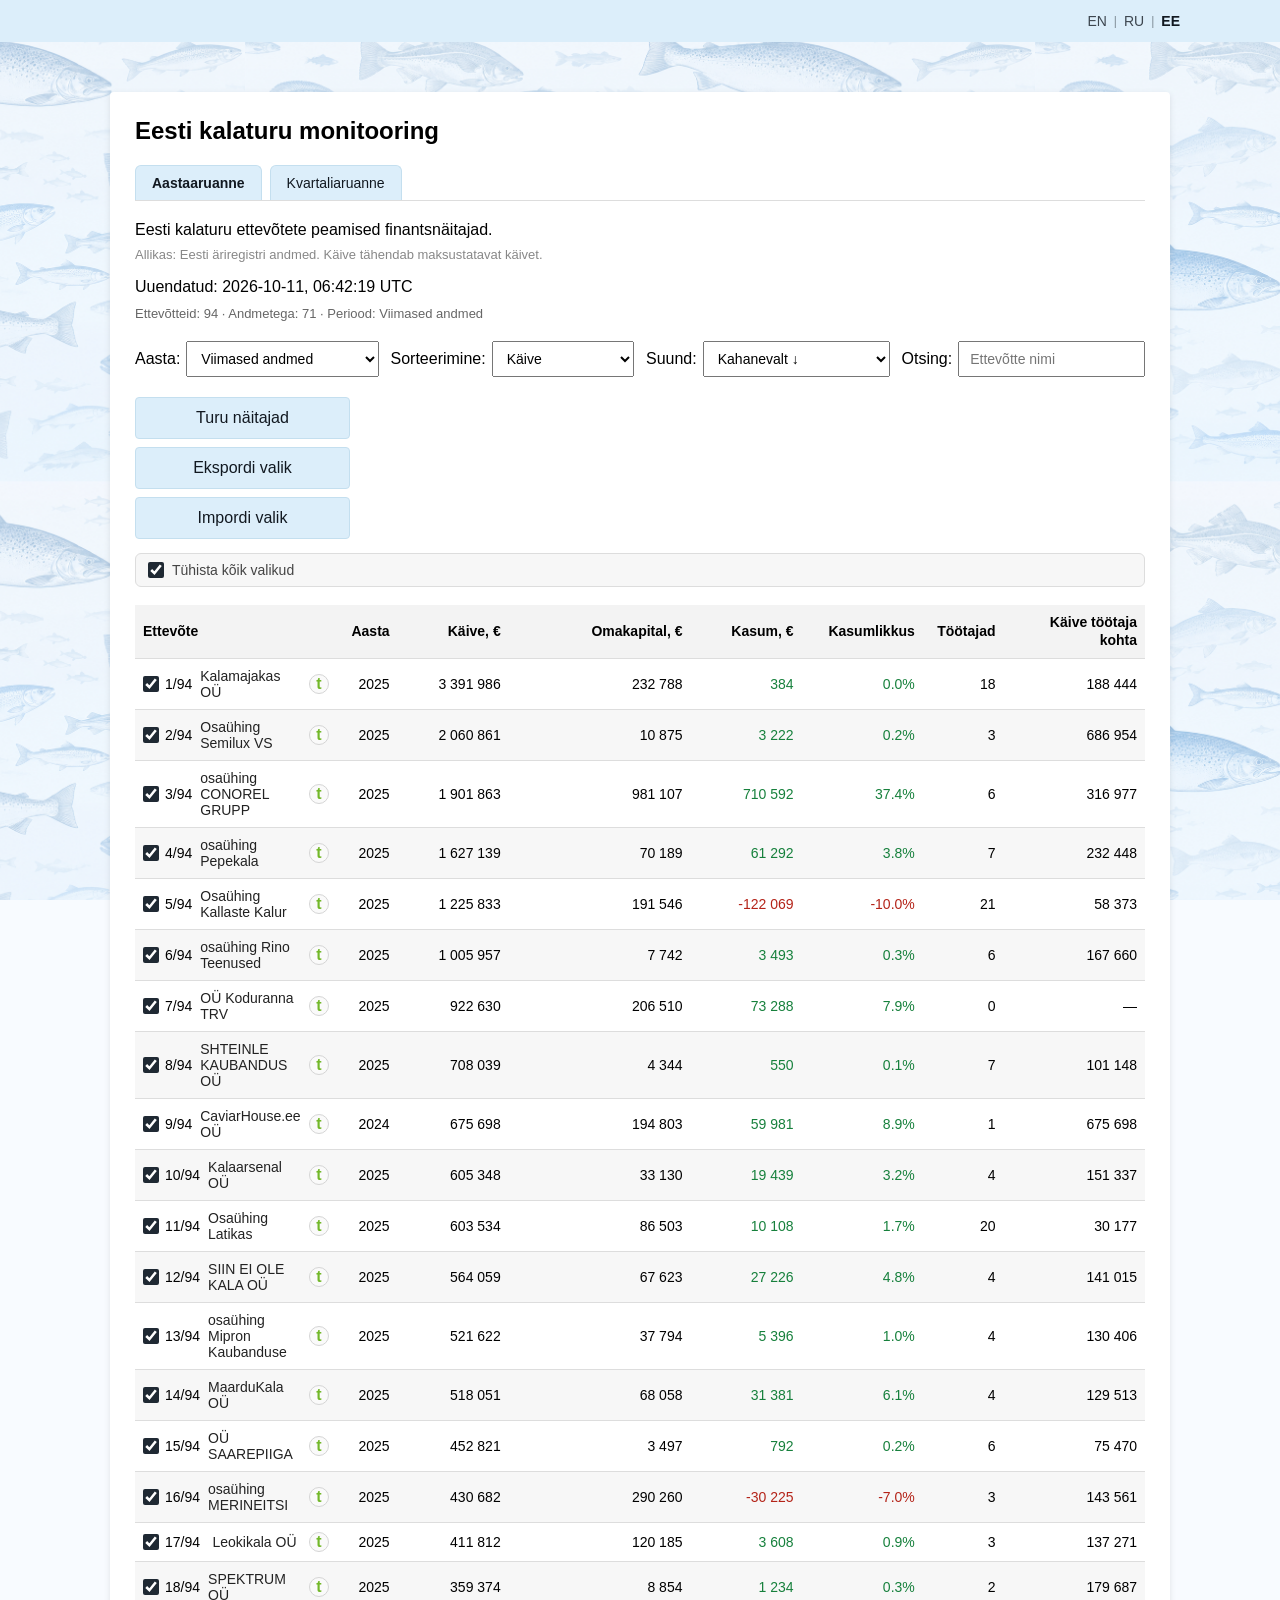
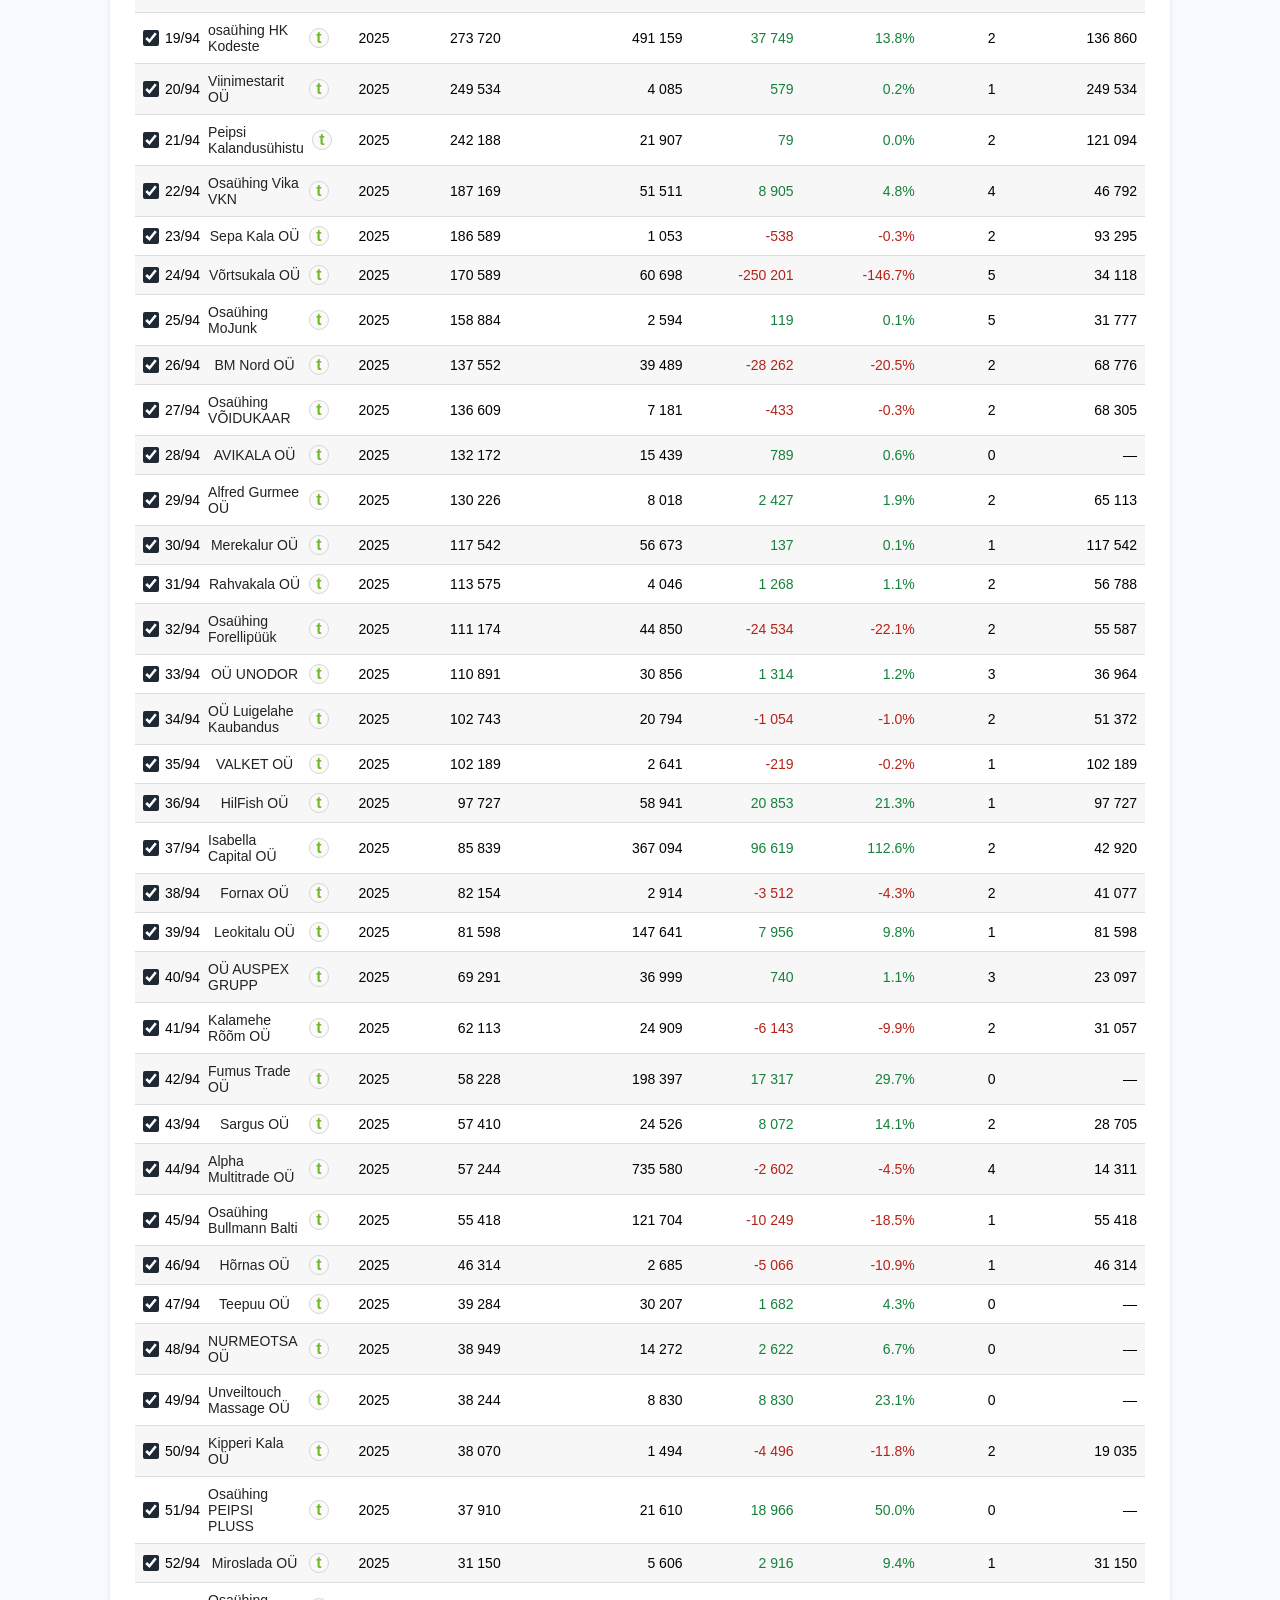
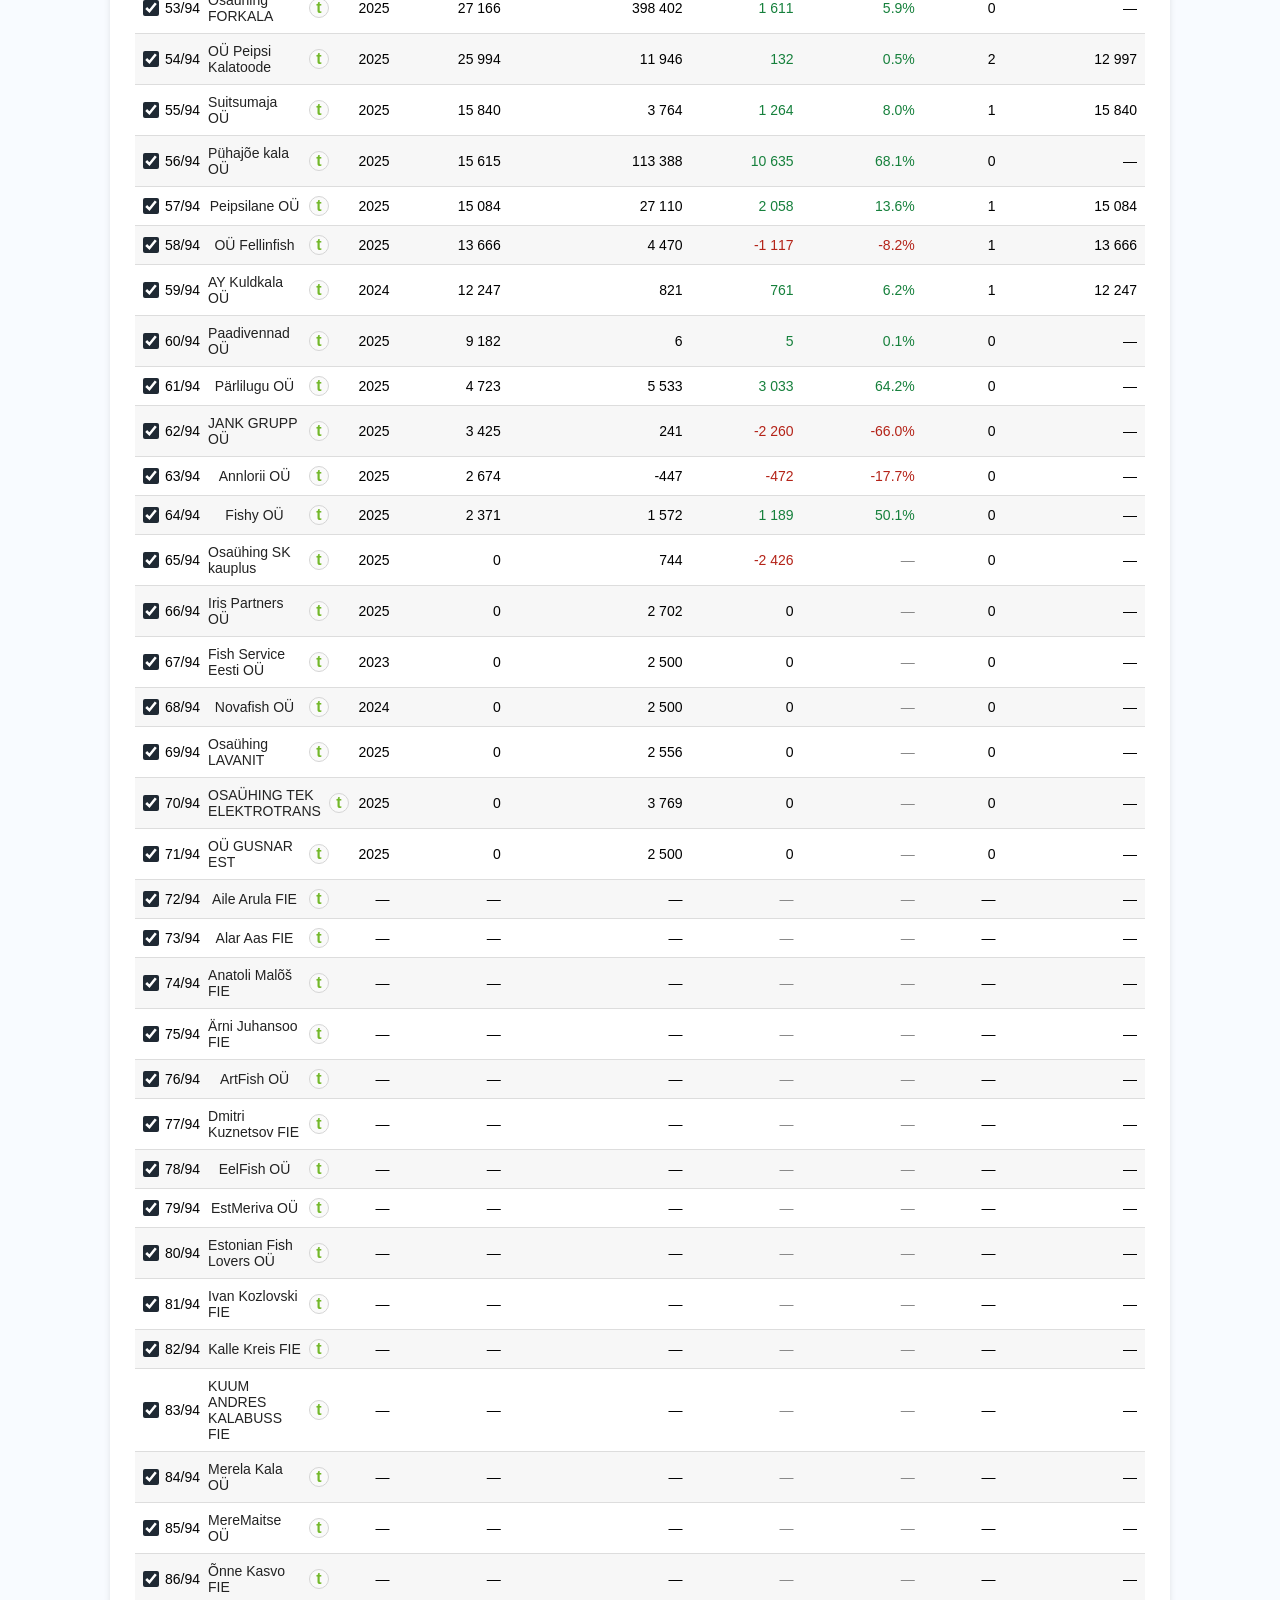
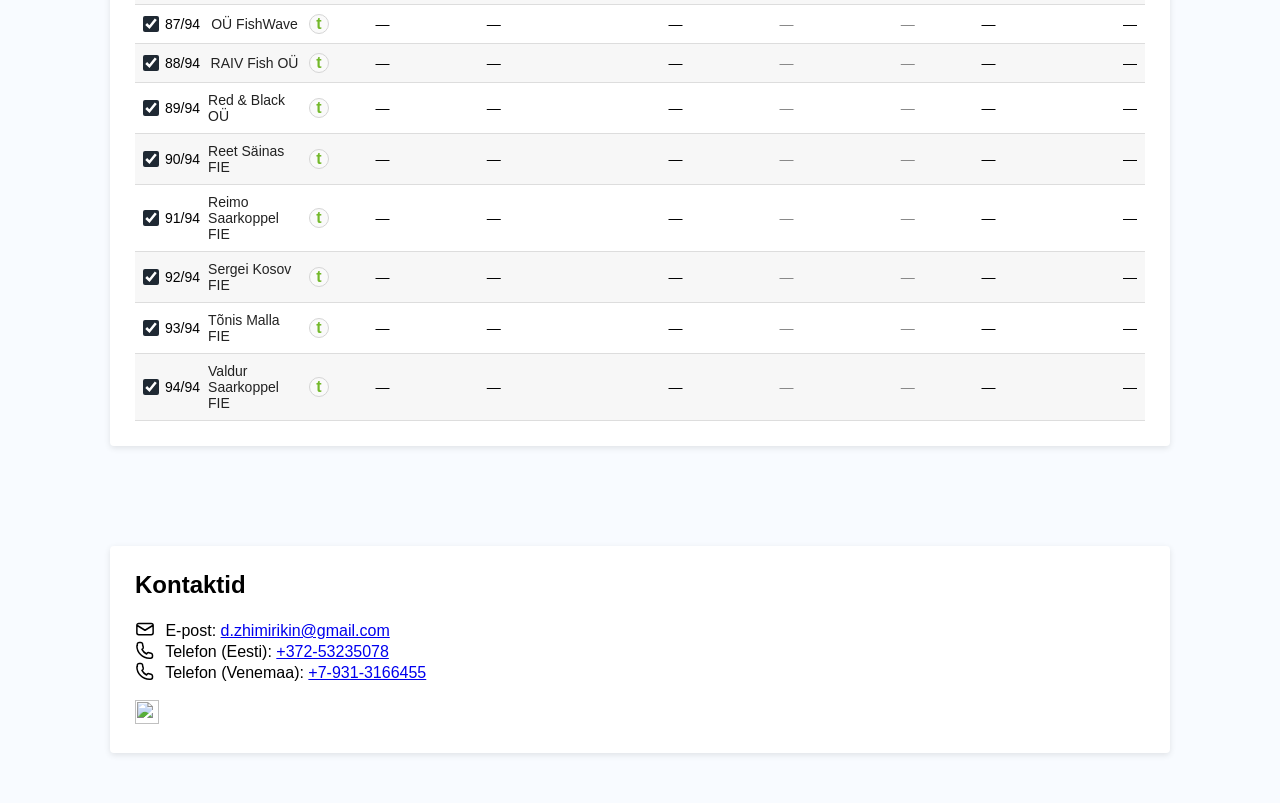
==== commit 311d8208: "Add files via upload" ====
--- a/index_ee.html
+++ b/index_ee.html
@@ -1,13 +1,54 @@
 <!doctype html>
-<html lang="en">
+<html lang="et">
 <head>
   <meta charset="utf-8">
   <meta name="viewport" content="width=device-width, initial-scale=1">
-  <meta name="description" content="Independent financial monitor of the Estonian fish market.">
-  <title>Fish Market Monitor Estonia</title>
+  <meta name="description" content="Eesti kalaturu sõltumatu finantsseire.">
+  <title>Eesti kalaturu monitooring</title>
   <link rel="stylesheet" href="style.css">
+  <style>
+    .language-switcher {
+      box-sizing: border-box;
+      width: 100%;
+      min-height: 42px;
+      padding: 11px max(24px, calc((100% - 1080px) / 2));
+      display: flex;
+      justify-content: flex-end;
+      align-items: center;
+      gap: 7px;
+      background: #dceefa;
+      color: #111820;
+      font: 12px/1.2 Arial, Helvetica, sans-serif;
+      position: relative;
+      z-index: 10;
+    }
+    .language-switcher a {
+      color: #111820;
+      text-decoration: none;
+      opacity: .78;
+      transition: opacity .15s ease, color .15s ease;
+    }
+    .language-switcher a:hover,
+    .language-switcher a[aria-current="page"] {
+      color: #111820;
+      opacity: 1;
+      font-weight: 700;
+    }
+    .language-switcher .separator { opacity: .45; }
+    @media (max-width: 600px) {
+      .language-switcher { padding-right: 16px; padding-left: 16px; }
+    }
+  </style>
 </head>
 <body>
+<nav class="language-switcher" aria-label="Keele valik">
+  <a href="index.html">EN</a>
+  <span class="separator" aria-hidden="true">|</span>
+  <a href="index_ru.html">RU</a>
+  <span class="separator" aria-hidden="true">|</span>
+  <a href="index_ee.html" aria-current="page">EE</a>
+</nav>
+
 <!-- MARKET MONITOR -->
   <section
     id="market-monitor"
@@ -52,9 +93,9 @@
   >
   <div class="card">
 
-    <h2>Fish Market Monitor Estonia</h2>
-
-    <div class="market-monitor-tabs" role="tablist" aria-label="Report type">
+    <h2>Eesti kalaturu monitooring</h2>
+
+    <div class="market-monitor-tabs" role="tablist" aria-label="Aruande tüüp">
       <button
         id="marketMonitorAnnualTab"
         class="market-monitor-tab active"
@@ -62,7 +103,7 @@
         role="tab"
         aria-selected="true"
         aria-controls="marketMonitorAnnual">
-        Annual Report
+        Aastaaruanne
       </button>
 
       <button
@@ -72,7 +113,7 @@
         role="tab"
         aria-selected="false"
         aria-controls="marketMonitorQuarterly">
-        Quarterly Report
+        Kvartaliaruanne
       </button>
     </div>
 
@@ -84,57 +125,57 @@
       aria-labelledby="marketMonitorAnnualTab">
 
       <p class="market-monitor-description">
-        Key financial indicators of companies in the Estonian fish market.
+        Eesti kalaturu ettevõtete peamised finantsnäitajad.
       </p>
 
       <p class="quarterly-note">
-        Source: Estonian Business Register data. Turnover — taxable turnover.
+        Allikas: Eesti äriregistri andmed. Käive tähendab maksustatavat käivet.
       </p>
 
       <div
         id="marketMonitorAnnualUpdated"
         class="market-monitor-updated"
-        data-prefix="Updated">
+        data-prefix="Uuendatud">
       </div>
 
       <div id="status">
-        Loading...
+        Laadimine...
       </div>
 
       <div class="controls">
 
         <label>
-          Year:
+          Aasta:
           <select id="year"></select>
         </label>
 
         <label>
-          Sort:
+          Sorteerimine:
           <select id="sort">
-            <option value="turnover">Turnover</option>
-            <option value="equity">Equity</option>
-            <option value="profit">Profit</option>
-            <option value="margin">Profitability</option>
-            <option value="employees">Employees</option>
-            <option value="turnoverPerEmployee">Turnover / employee</option>
-            <option value="name">Name A–Z</option>
+            <option value="turnover">Käive</option>
+            <option value="equity">Omakapital</option>
+            <option value="profit">Kasum</option>
+            <option value="margin">Kasumlikkus</option>
+            <option value="employees">Töötajad</option>
+            <option value="turnoverPerEmployee">Käive töötaja kohta</option>
+            <option value="name">Nimi A–Ü</option>
           </select>
         </label>
 
         <label>
-          Direction:
+          Suund:
           <select id="sortDirection">
-            <option value="desc">Descending ↓</option>
-            <option value="asc">Ascending ↑</option>
+            <option value="desc">Kahanevalt ↓</option>
+            <option value="asc">Kasvavalt ↑</option>
           </select>
         </label>
 
         <label>
-          Search:
+          Otsing:
           <input
             id="search"
             type="search"
-            placeholder="Company name"
+            placeholder="Ettevõtte nimi"
           >
         </label>
 
@@ -145,7 +186,7 @@
           id="marketAnnualSummaryButton"
           class="cv-link"
           type="button">
-          Market indicators
+          Turu näitajad
         </button>
       </div>
 
@@ -154,14 +195,14 @@
           id="marketAnnualExportSelection"
           class="cv-link market-selection-file-button"
           type="button">
-          Export selection
+          Ekspordi valik
         </button>
 
         <button
           id="marketAnnualImportSelection"
           class="cv-link market-selection-file-button"
           type="button">
-          Import selection
+          Impordi valik
         </button>
 
         <input
@@ -175,7 +216,7 @@
         <div class="market-selection-topline">
           <label class="market-selection-label">
             <input id="marketAnnualSelectAll" type="checkbox" checked>
-            <span id="marketAnnualSelectAllLabel">Select all</span>
+            <span id="marketAnnualSelectAllLabel">Vali kõik</span>
           </label>
           <div class="market-selection-presets" role="group" aria-label="Company preset">
             <!--
@@ -192,14 +233,14 @@
 
           <thead>
             <tr>
-              <th>Company</th>
-              <th>Year</th>
-              <th>Turnover, €</th>
-              <th>Equity, €</th>
-              <th>Profit, €</th>
-              <th>Profitability</th>
-              <th>Employees</th>
-              <th>Turnover / employee</th>
+              <th>Ettevõte</th>
+              <th>Aasta</th>
+              <th>Käive, €</th>
+              <th>Omakapital, €</th>
+              <th>Kasum, €</th>
+              <th>Kasumlikkus</th>
+              <th>Töötajad</th>
+              <th>Käive töötaja kohta</th>
             </tr>
           </thead>
 
@@ -219,68 +260,67 @@
       hidden>
 
       <p class="market-monitor-description">
-        Quarterly indicators of companies in the Estonian fish market.
+        Eesti kalaturu ettevõtete kvartalinäitajad.
       </p>
 
       <p class="quarterly-note">
-        Source: Estonian Tax and Customs Board (EMTA) and public Inforegister data.
-        Turnover — taxable turnover.
+        Allikas: Maksu- ja Tolliameti (EMTA) ning Inforegistri avalikud andmed. Käive tähendab maksustatavat käivet.
       </p>
 
 
       <div
         id="marketMonitorQuarterlyUpdated"
         class="market-monitor-updated"
-        data-prefix="Updated">
+        data-prefix="Uuendatud">
       </div>
 
       <div id="quarterlyStatus" class="market-monitor-quarterly-status">
-        Loading...
+        Laadimine...
       </div>
 
       <div class="quarterly-controls">
 
         <label>
-          Year:
+          Aasta:
           <select id="quarterlyYear"></select>
         </label>
 
         <label>
-          Quarter:
+          Kvartal:
           <select id="quarterlyQuarter"></select>
         </label>
 
         <label>
-          Sort:
+          Sorteerimine:
           <select id="quarterlySort">
-            <option value="taxableTurnover">Turnover</option>
-            <option value="projectedTurnover">Projected turnover</option>
-            <option value="stateTaxes">State taxes</option>
-            <option value="labourTaxes">Labour taxes</option>
-            <option value="employees">Employees</option>
-            <option value="taxableTurnoverPerEmployee">Turnover / employee</option>
-            <option value="projectedLabourProductivity">Projected labour productivity</option>
-            <option value="labourProductivity">Labour productivity</option>
-            <option value="profitPerEmployee">Profit / employee</option>
-            <option value="averageGrossWage">Average gross wage</option>
-            <option value="name">Name A–Z</option>
+            <option value="taxableTurnover">Käive</option>
+            <option value="projectedTurnover">Prognoositav käive</option>
+            <option value="stateTaxes">Riiklikud maksud</option>
+            <option value="labourTaxes">Tööjõumaksud</option>
+            <option value="employees">Töötajad</option>
+            <option value="taxableTurnoverPerEmployee">Käive töötaja kohta</option>
+            <option value="projectedLabourProductivity">Prognoositav tööviljakus</option>
+            <option value="labourProductivity">Tööviljakus</option>
+            <option value="profitPerEmployee">Kasum töötaja kohta</option>
+            <option value="averageGrossWage">Keskmine brutopalk</option>
+            <option value="name">Nimi A–Ü</option>
           </select>
         </label>
 
         <label>
-          Direction:
+          Suund:
           <select id="quarterlyDirection">
-            <option value="desc">Descending ↓</option>
-            <option value="asc">Ascending ↑</option>
+            <option value="desc">Kahanevalt ↓</option>
+            <option value="asc">Kasvavalt ↑</option>
           </select>
         </label>
 
         <label>
-          Search:
+          Otsing:
           <input
             id="quarterlySearch"
             type="search"
-            placeholder="Company name"
+            placeholder="Ettevõtte nimi"
           >
         </label>
 
@@ -291,7 +331,7 @@
           id="marketQuarterlySummaryButton"
           class="cv-link"
           type="button">
-          Market indicators
+          Turu näitajad
         </button>
       </div>
 
@@ -300,14 +340,14 @@
           id="marketQuarterlyExportSelection"
           class="cv-link market-selection-file-button"
           type="button">
-          Export selection
+          Ekspordi valik
         </button>
 
         <button
           id="marketQuarterlyImportSelection"
           class="cv-link market-selection-file-button"
           type="button">
-          Import selection
+          Impordi valik
         </button>
 
         <input
@@ -321,7 +361,7 @@
         <div class="market-selection-topline">
           <label class="market-selection-label">
             <input id="marketQuarterlySelectAll" type="checkbox" checked>
-            <span id="marketQuarterlySelectAllLabel">Select all</span>
+            <span id="marketQuarterlySelectAllLabel">Vali kõik</span>
           </label>
           <div class="market-selection-presets" role="group" aria-label="Company preset">
             <!--
@@ -339,18 +379,18 @@
 
           <thead>
             <tr>
-              <th>Company</th>
-              <th>Period</th>
-              <th>Turnover, €</th>
-              <th>Projected turnover, €</th>
-              <th>State taxes, €</th>
-              <th>Labour taxes, €</th>
-              <th>Employees</th>
-              <th>Turnover / employee, €</th>
-              <th>Projected labour productivity, €</th>
-              <th>Labour productivity, €</th>
-              <th>Profit / employee, €</th>
-              <th>Average gross wage, €</th>
+              <th>Ettevõte</th>
+              <th>Periood</th>
+              <th>Käive, €</th>
+              <th>Prognoositav käive, €</th>
+              <th>Riiklikud maksud, €</th>
+              <th>Tööjõumaksud, €</th>
+              <th>Töötajad</th>
+              <th>Käive töötaja kohta, €</th>
+              <th>Prognoositav tööviljakus, €</th>
+              <th>Tööviljakus, €</th>
+              <th>Kasum töötaja kohta, €</th>
+              <th>Keskmine brutopalk, €</th>
             </tr>
           </thead>
 
@@ -367,7 +407,7 @@
 <!-- CONTACTS -->
 <section id="contacts">
   <div class="card">
-    <h2>Contacts</h2>
+    <h2>Kontaktid</h2>
 
     <p>
       <!-- envelope -->
@@ -377,7 +417,7 @@
         <path stroke-linecap="round" stroke-linejoin="round" stroke-width="1.8"
               d="M21.75 7.5v9a2.25 2.25 0 01-2.25 2.25h-15A2.25 2.25 0 012.25 16.5v-9m19.5 0L12 13.5 2.25 7.5m19.5 0A2.25 2.25 0 0019.5 5.25h-15A2.25 2.25 0 002.25 7.5"/>
       </svg>
-      Email:
+      E-post:
       <a href="mailto:d.zhimirikin@gmail.com">d.zhimirikin@gmail.com</a>
     </p>
 
@@ -389,7 +429,7 @@
         <path stroke-linecap="round" stroke-linejoin="round" stroke-width="1.8"
               d="M2.25 6.75c0 8.284 6.716 15 15 15h1.5a2.25 2.25 0 002.25-2.25l.001-1.372a2.25 2.25 0 00-1.636-2.163l-2.605-.744a2.25 2.25 0 00-2.318.761l-.574.766a12.042 12.042 0 01-5.516-5.516l.766-.574a2.25 2.25 0 00.761-2.318l-.744-2.605A2.25 2.25 0 006.372 3H5A2.25 2.25 0 002.75 5.25v1.5z"/>
       </svg>
-      Phone (EST):
+      Telefon (Eesti):
       <a href="tel:+37253235078">+372-53235078</a>
     </p>
 
@@ -401,7 +441,7 @@
         <path stroke-linecap="round" stroke-linejoin="round" stroke-width="1.8"
               d="M2.25 6.75c0 8.284 6.716 15 15 15h1.5a2.25 2.25 0 002.25-2.25l.001-1.372a2.25 2.25 0 00-1.636-2.163l-2.605-.744a2.25 2.25 0 00-2.318.761l-.574.766a12.042 12.042 0 01-5.516-5.516l.766-.574a2.25 2.25 0 00.761-2.318l-.744-2.605A2.25 2.25 0 006.372 3H5A2.25 2.25 0 002.75 5.25v1.5z"/>
       </svg>
-      Phone (RUS):
+      Telefon (Venemaa):
       <a href="tel:+79313166455">+7-931-3166455</a>
     </p>
 
--- a/style.css
+++ b/style.css
@@ -4678,3 +4678,38 @@
   opacity: 0.55;
   cursor: wait;
 }
+
+
+/* ============================================================
+   FISH MARKET MONITOR — PALE BLUE BUTTONS
+   Matching solid fill for report tabs and action buttons
+============================================================ */
+#market-monitor .market-monitor-tab,
+#market-monitor .market-monitor-tab.active,
+#market-monitor .market-monitor-tab:hover,
+#market-monitor .market-summary-action .cv-link,
+#market-monitor .market-selection-file-actions .cv-link,
+#market-monitor .market-selection-preset {
+    background: #dceefa;
+    color: #111820;
+    border-color: #c4dfef;
+}
+
+#market-monitor .market-monitor-tab:hover,
+#market-monitor .market-summary-action .cv-link:hover,
+#market-monitor .market-selection-file-actions .cv-link:hover,
+#market-monitor .market-selection-preset:hover {
+    background: #c9e4f5;
+    color: #111820;
+}
+
+#market-monitor .market-monitor-tab.active {
+    border-color: #c4dfef;
+    font-weight: 700;
+}
+
+#market-monitor .market-selection-preset[aria-pressed="true"] {
+    background: #c9e4f5;
+    color: #111820;
+    border-color: #9fcbe6;
+}
